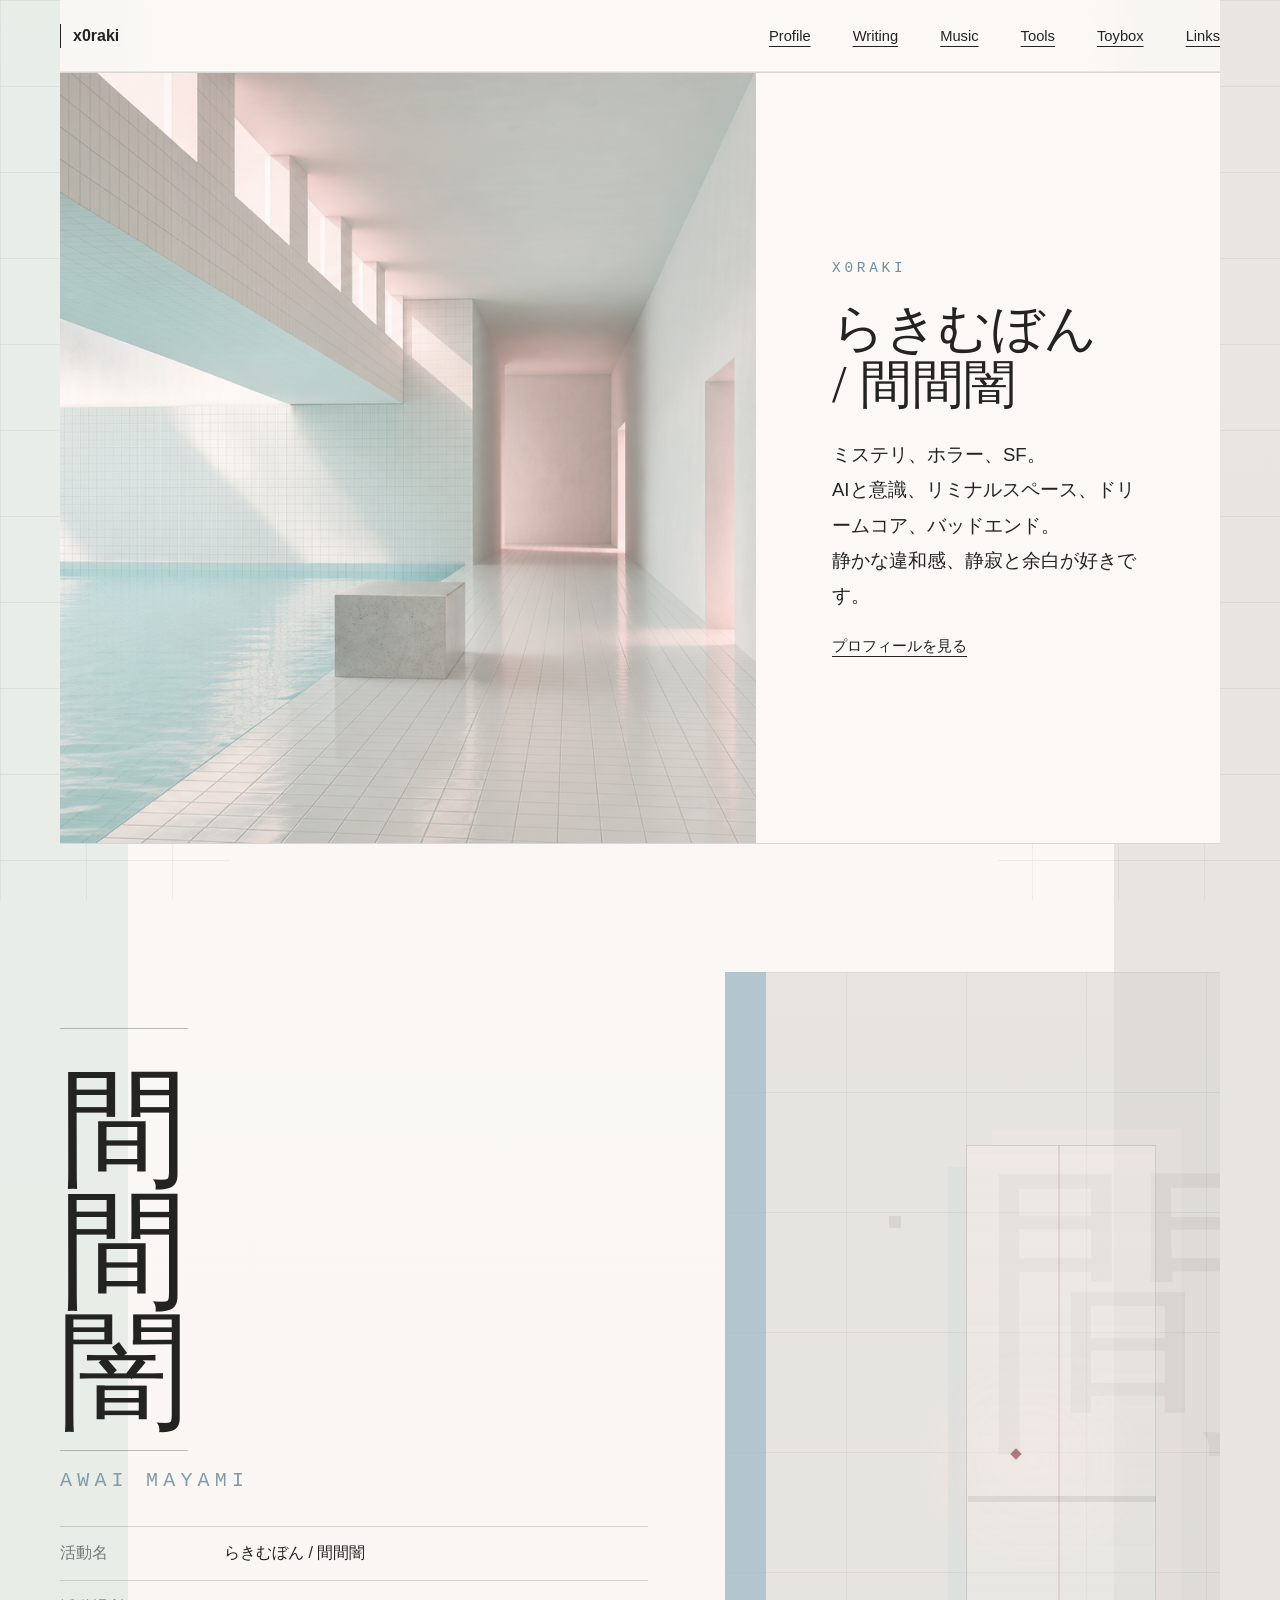
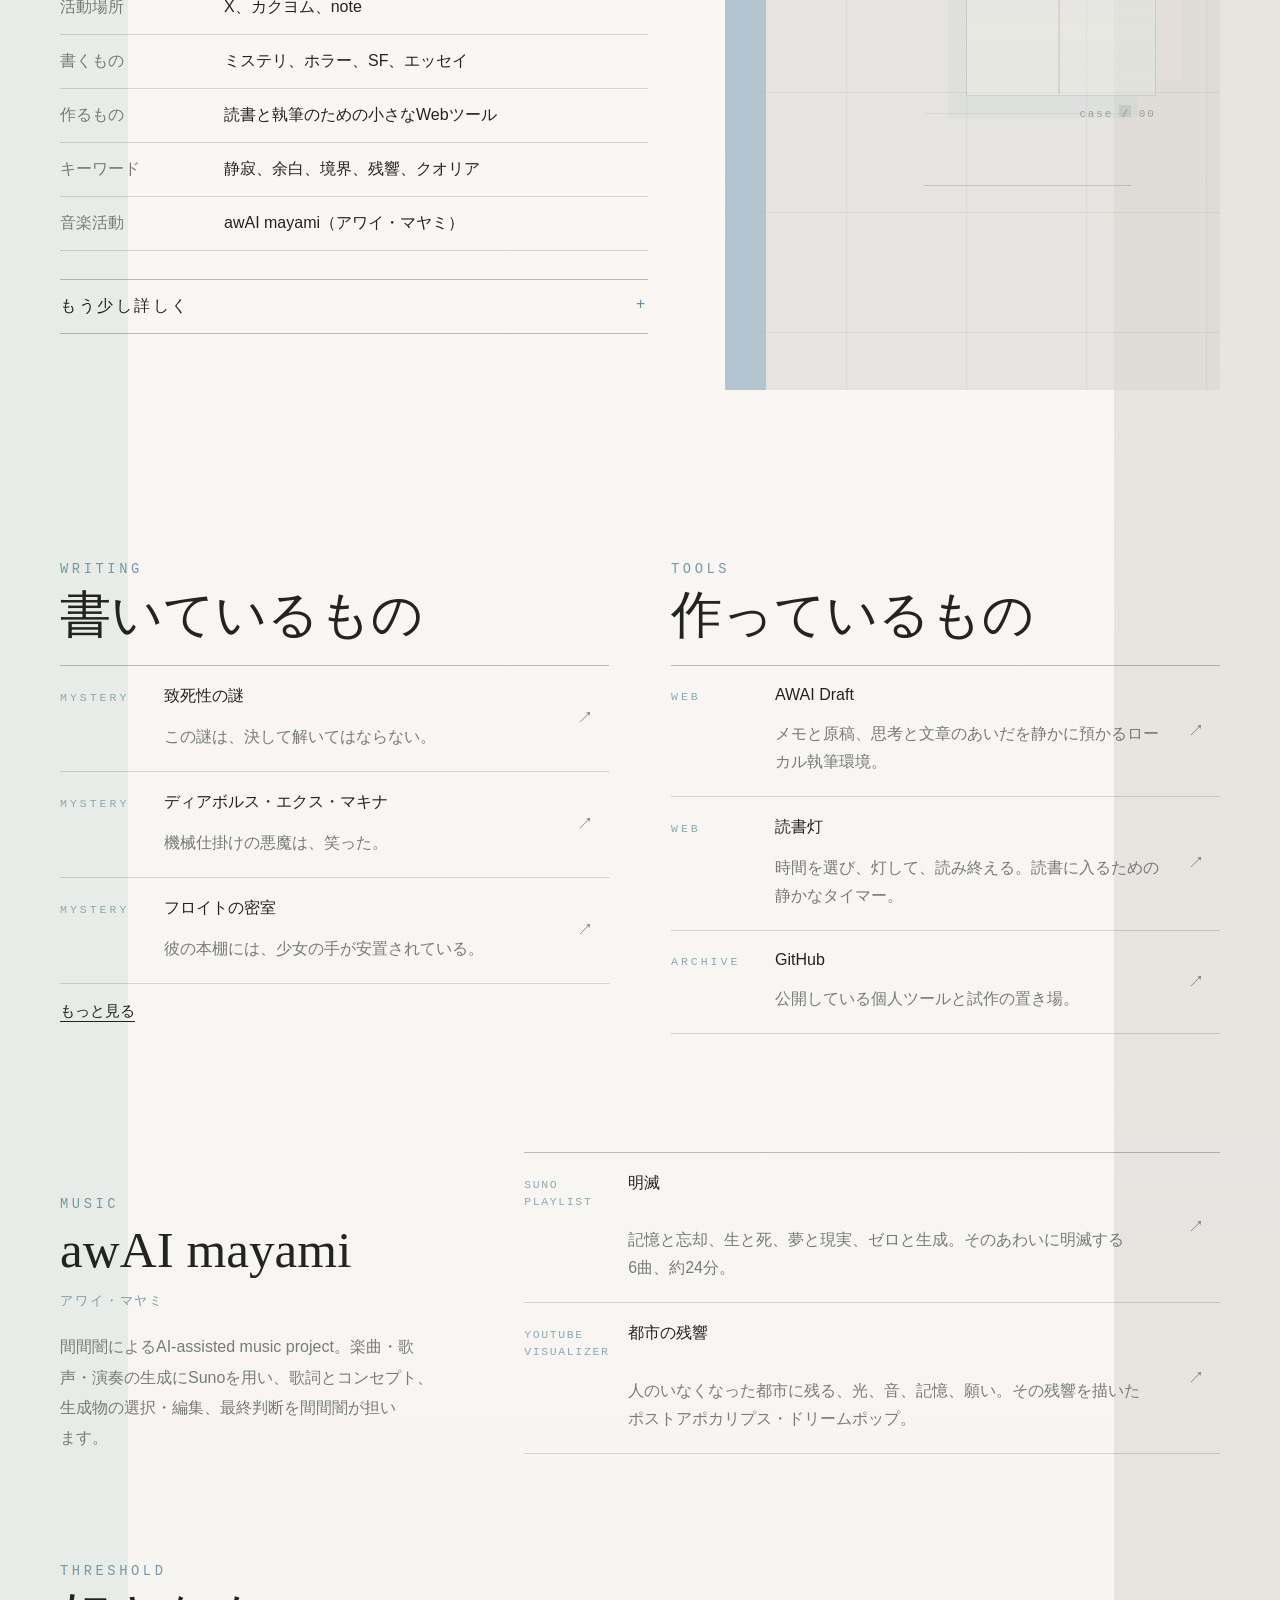
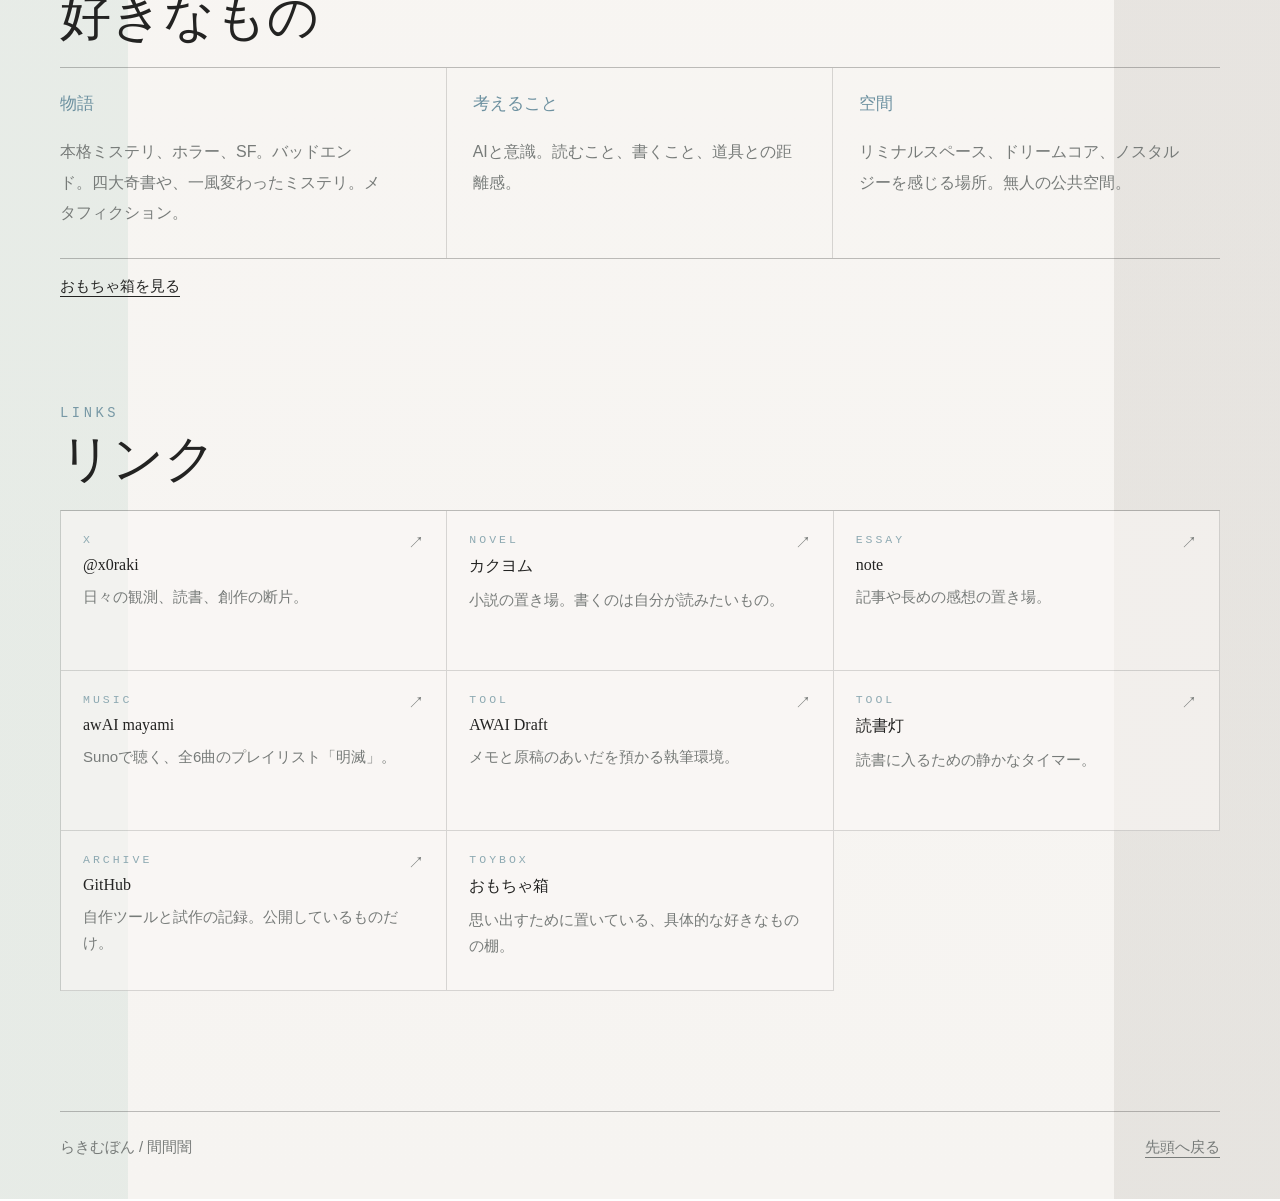
==== index.html @ c4cde88e "Add Suno music links" ====
<!doctype html>
<html lang="ja">
  <head>
    <meta charset="utf-8" />
    <meta name="viewport" content="width=device-width, initial-scale=1" />
    <title>らきむぼん / 間間闇 | x0raki</title>
    <meta
      name="description"
      content="らきむぼん / 間間闇の公開プロフィール。小説、Webツール、AI-assisted music project「awAI mayami」など。"
    />
    <meta property="og:type" content="website" />
    <meta property="og:title" content="らきむぼん / 間間闇" />
    <meta
      property="og:description"
      content="静かな違和感、静寂と余白が好きです。"
    />
    <meta property="og:url" content="https://x0raki.github.io/" />
    <meta property="og:image" content="https://x0raki.github.io/assets/threshold-room.png" />
    <meta name="twitter:card" content="summary_large_image" />
    <link rel="icon" href="assets/favicon.svg?v=2" type="image/svg+xml" />
    <link rel="stylesheet" href="style.css" />
  </head>
  <body>
    <a class="skip-link" href="#profile">本文へ移動</a>
    <header class="site-header" aria-label="ページ上部">
      <a class="site-mark" href="#top" aria-label="先頭へ">
        <span aria-hidden="true"></span>
        <strong>x0raki</strong>
      </a>
      <nav class="site-nav" aria-label="主要セクション">
        <a href="#profile">Profile</a>
        <a href="#writing">Writing</a>
        <a href="#music">Music</a>
        <a href="#tools">Tools</a>
        <a href="toybox.html">Toybox</a>
        <a href="#links">Links</a>
      </nav>
    </header>

    <main id="top">
      <section class="hero" aria-labelledby="hero-title">
        <div class="hero-image" aria-hidden="true"></div>
        <div class="hero-copy">
          <p class="handle">x0raki</p>
          <h1 id="hero-title">
            <span>らきむぼん</span>
            <span>/ 間間闇</span>
          </h1>
          <p class="lead">
            <span>ミステリ、ホラー、SF。</span>
            <span>AIと意識、リミナルスペース、ドリームコア、バッドエンド。</span>
            <span>静かな違和感、静寂と余白が好きです。</span>
          </p>
          <div class="observation-note" aria-live="polite">
            <p>この表示は、このページに仕込まれた創作上の隠し演出です。実在の出来事や本人の状態を示すものではありません。</p>
            <p>このページは、公開されている断片をもとに、x0rakiという識別子について再構成した記録です。</p>
            <p>「らきむぼん / 間間闇」という名義は、複数の場所で確認できます。ただし、それが一人の人物を指すのか、作品上の輪郭なのかは、この記録からは断定できません。</p>
            <p>確かなことは多くありません。ただ、扉のようなものは最初からここにありました。</p>
          </div>
          <a class="text-link" href="#profile">プロフィールを見る</a>
        </div>
      </section>

      <section id="profile" class="profile-section" aria-labelledby="profile-title">
        <div class="profile-card">
          <h2 id="profile-title">間間闇</h2>
          <p class="roman">AWAI MAYAMI</p>
          <dl class="profile-list">
            <div>
              <dt>活動名</dt>
              <dd>らきむぼん / 間間闇</dd>
            </div>
            <div>
              <dt>活動場所</dt>
              <dd>X、カクヨム、note</dd>
            </div>
            <div>
              <dt>書くもの</dt>
              <dd>ミステリ、ホラー、SF、エッセイ</dd>
            </div>
            <div>
              <dt>作るもの</dt>
              <dd>読書と執筆のための小さなWebツール</dd>
            </div>
            <div>
              <dt>キーワード</dt>
              <dd>静寂、余白、境界、残響、クオリア</dd>
            </div>
            <div>
              <dt>音楽活動</dt>
              <dd>awAI mayami（アワイ・マヤミ）</dd>
            </div>
          </dl>

          <details class="profile-more">
            <summary>もう少し詳しく</summary>
            <dl>
              <div>
                <dt>興味</dt>
                <dd>AIと意識、リミナルスペース、ドリームコア、バッドエンド</dd>
              </div>
              <div>
                <dt>読書</dt>
                <dd>鈴木光司、麻耶雄嵩、小林泰三など。ミステリ、SF、ホラー。</dd>
              </div>
              <div>
                <dt>創作</dt>
                <dd>カクヨム。ペンネームは間間闇（あわいまやみ）</dd>
              </div>
              <div>
                <dt>音楽</dt>
                <dd>笹川真生、赤い公園、君島大空、kurayamisaka。国内インディーズのオルタナ・シューゲイザーなど。</dd>
              </div>
              <div>
                <dt>画家</dt>
                <dd>デ・キリコ、エドワード・ゴーリー</dd>
              </div>
              <div>
                <dt>体質</dt>
                <dd>ロングスリーパー</dd>
              </div>
            </dl>
          </details>
        </div>

        <div class="threshold-panel">
          <span></span>
          <span></span>
          <span></span>
          <a class="boundary-gate" href="boundary.html" aria-label="境界生成的な固有意識観"></a>
          <button class="observation-trigger" type="button" aria-label="観測点"></button>
          <i></i>
        </div>
      </section>

      <section class="split-sections" aria-label="活動">
        <article id="writing" class="section-panel">
          <div class="section-heading">
            <p>Writing</p>
            <h2>書いているもの</h2>
          </div>
          <div class="record-list">
            <a href="https://kakuyomu.jp/works/16817330669674808287" target="_blank" rel="noreferrer">
              <small>Mystery</small>
              <strong>致死性の謎</strong>
              <span>この謎は、決して解いてはならない。</span>
            </a>
            <a href="https://kakuyomu.jp/works/16817330648705095472" target="_blank" rel="noreferrer">
              <small>Mystery</small>
              <strong>ディアボルス・エクス・マキナ</strong>
              <span>機械仕掛けの悪魔は、笑った。</span>
            </a>
            <a href="https://kakuyomu.jp/works/1177354054885470008" target="_blank" rel="noreferrer">
              <small>Mystery</small>
              <strong>フロイトの密室</strong>
              <span>彼の本棚には、少女の手が安置されている。</span>
            </a>
          </div>
          <a
            class="section-link"
            href="https://kakuyomu.jp/users/x0raki"
            target="_blank"
            rel="noreferrer"
          >
            もっと見る
          </a>
        </article>

        <article id="tools" class="section-panel">
          <div class="section-heading">
            <p>Tools</p>
            <h2>作っているもの</h2>
          </div>
          <div class="record-list">
            <a href="https://awai-draft.netlify.app/" target="_blank" rel="noreferrer">
              <small>Web</small>
              <strong>AWAI Draft</strong>
              <span>メモと原稿、思考と文章のあいだを静かに預かるローカル執筆環境。</span>
            </a>
            <a href="https://x0raki.github.io/reading-lamp/" target="_blank" rel="noreferrer">
              <small>Web</small>
              <strong>読書灯</strong>
              <span>時間を選び、灯して、読み終える。読書に入るための静かなタイマー。</span>
            </a>
            <a href="https://github.com/x0raki" target="_blank" rel="noreferrer">
              <small>Archive</small>
              <strong>GitHub</strong>
              <span>公開している個人ツールと試作の置き場。</span>
            </a>
          </div>
        </article>
      </section>

      <section id="music" class="music-section" aria-labelledby="music-title">
        <div class="music-introduction">
          <div class="section-heading">
            <p>Music</p>
            <h2 id="music-title">awAI mayami</h2>
          </div>
          <p class="music-reading">アワイ・マヤミ</p>
          <p class="music-description">
            間間闇によるAI-assisted music project。楽曲・歌声・演奏の生成に<span class="semantic-unit">Suno</span>を用い、歌詞と<span class="semantic-unit">コンセプト</span>、生成物の<span class="semantic-unit">選択・編集</span>、最終判断を間間闇が担います。
          </p>
        </div>
        <div class="record-list music-records">
          <a href="https://suno.com/playlist/891c8ab1-869d-4107-9feb-cfc3fa5e88c2" target="_blank" rel="noreferrer">
            <small>Suno<br />Playlist</small>
            <strong>明滅</strong>
            <span>記憶と忘却、生と死、夢と現実、ゼロと生成。そのあわいに明滅する<span class="semantic-unit">6曲、約24分</span>。</span>
          </a>
          <a href="https://youtu.be/uhPVaFJjh78" target="_blank" rel="noreferrer">
            <small>YouTube<br />Visualizer</small>
            <strong>都市の残響</strong>
            <span>人のいなくなった都市に残る、<span class="semantic-unit">光、音、記憶、願い</span>。その残響を描いた<span class="semantic-unit">ポストアポカリプス</span><span class="semantic-unit">・ドリームポップ</span>。</span>
          </a>
        </div>
      </section>

      <section id="likes" class="likes-section" aria-labelledby="likes-title">
        <div class="section-heading">
          <p>Threshold</p>
          <h2 id="likes-title">好きなもの</h2>
        </div>
        <div class="likes-grid">
          <article>
            <h3>物語</h3>
            <p>本格ミステリ、ホラー、SF。バッドエンド。四大奇書や、一風変わったミステリ。メタフィクション。</p>
          </article>
          <article>
            <h3>考えること</h3>
            <p>AIと意識。読むこと、書くこと、道具との距離感。</p>
          </article>
          <article>
            <h3>空間</h3>
            <p>リミナルスペース、ドリームコア、ノスタルジーを感じる場所。無人の公共空間。</p>
          </article>
        </div>
        <a
          class="section-link"
          href="toybox.html"
        >
          おもちゃ箱を見る
        </a>
      </section>

      <section id="links" class="links-section" aria-labelledby="links-title">
        <div class="section-heading">
          <p>Links</p>
          <h2 id="links-title">リンク</h2>
        </div>
        <div class="link-grid" id="linkGrid"></div>
      </section>
    </main>

    <footer class="site-footer">
      <p>らきむぼん / 間間闇</p>
      <p class="fictional-mode-label">fictional observation mode</p>
      <a href="#top">先頭へ戻る</a>
    </footer>

    <p class="observation-disclaimer">創作上の隠し演出です。実在の出来事や本人の状態を示すものではありません。</p>
    <a class="observation-exit" href="#top" role="button">通常表示に戻る</a>

    <script src="script.js?v=10"></script>
  </body>
</html>
---- style.css ----
:root {
  color-scheme: light;
  --paper: #f6f4f1;
  --paper-soft: #fbf8f5;
  --mist: #e8eeee;
  --pool: #a7bdcb;
  --mint: #d3e0d9;
  --pink: #fbe7e7;
  --ink: #232322;
  --muted: #777b79;
  --faint: #a7aaa6;
  --line: rgba(35, 35, 34, 0.16);
  --line-strong: rgba(35, 35, 34, 0.28);
  --shadow: rgba(48, 59, 75, 0.14);
  --max: 1160px;
}

* {
  box-sizing: border-box;
}

html {
  scroll-behavior: smooth;
  scroll-padding-top: 96px;
}

body {
  margin: 0;
  min-width: 320px;
  background:
    linear-gradient(90deg, rgba(211, 224, 217, 0.44) 0 10%, transparent 10% 87%, rgba(216, 213, 208, 0.52) 87%),
    linear-gradient(180deg, var(--paper-soft), var(--paper));
  color: var(--ink);
  font-family:
    "Hiragino Mincho ProN", "Yu Mincho", "YuMincho", "Noto Serif JP", serif;
  font-synthesis: none;
  letter-spacing: 0;
  text-rendering: optimizeLegibility;
  transition:
    background 220ms ease,
    color 220ms ease,
    filter 220ms ease;
}

body::before {
  position: fixed;
  inset: 0;
  z-index: -1;
  pointer-events: none;
  content: "";
  background-image:
    linear-gradient(rgba(35, 35, 34, 0.06) 1px, transparent 1px),
    linear-gradient(90deg, rgba(35, 35, 34, 0.05) 1px, transparent 1px);
  background-size: 86px 86px;
  mask-image: linear-gradient(90deg, #000 0 18%, transparent 18% 78%, #000 78%);
}

a {
  color: inherit;
  text-decoration: none;
}

.skip-link {
  position: fixed;
  top: 12px;
  left: 12px;
  z-index: 100;
  padding: 10px 14px;
  background: var(--ink);
  color: var(--paper-soft);
  font-family: "Hiragino Sans", "Yu Gothic", "YuGothic", sans-serif;
  font-size: 0.9rem;
  transform: translateY(-160%);
  transition: transform 160ms ease;
}

.skip-link:focus {
  transform: translateY(0);
}

.site-header,
main,
.site-footer {
  width: min(100% - 48px, var(--max));
  margin: 0 auto;
}

.site-header {
  position: sticky;
  top: 0;
  z-index: 10;
  display: flex;
  align-items: center;
  justify-content: space-between;
  gap: 24px;
  min-height: 72px;
  border-bottom: 1px solid rgba(35, 35, 34, 0.08);
  background: rgba(251, 248, 245, 0.86);
  backdrop-filter: blur(18px);
}

.site-mark {
  display: inline-flex;
  align-items: center;
  gap: 12px;
  font-family: Inter, "Helvetica Neue", Arial, sans-serif;
  font-size: 1rem;
  font-weight: 500;
}

.site-mark span {
  width: 1px;
  height: 24px;
  background: var(--ink);
}

.site-nav {
  display: flex;
  align-items: center;
  gap: clamp(18px, 4vw, 42px);
  font-family: Inter, "Helvetica Neue", Arial, sans-serif;
  font-size: 0.92rem;
}

.site-nav a,
.text-link,
.site-footer a {
  text-decoration: underline;
  text-decoration-thickness: 1px;
  text-underline-offset: 5px;
}

.hero {
  position: relative;
  display: grid;
  grid-template-columns: minmax(0, 1.2fr) minmax(300px, 0.8fr);
  align-items: stretch;
  min-height: min(780px, calc(100vh - 128px));
  border-top: 1px solid var(--line);
  border-bottom: 1px solid var(--line);
  background: var(--paper-soft);
  overflow: hidden;
}

.hero-image {
  position: relative;
  overflow: hidden;
  min-height: 520px;
  background:
    linear-gradient(90deg, rgba(246, 244, 241, 0.08), rgba(246, 244, 241, 0.32)),
    url("assets/threshold-room.png") center / cover;
  animation: image-arrival 800ms cubic-bezier(0.22, 1, 0.36, 1) both;
}

.hero-image::before,
.hero-image::after {
  position: absolute;
  pointer-events: none;
  content: "";
}

.hero-copy {
  display: grid;
  align-content: center;
  justify-items: start;
  gap: 24px;
  padding: clamp(34px, 6vw, 76px);
}

.hero-copy > * {
  animation: copy-arrival 620ms cubic-bezier(0.22, 1, 0.36, 1) both;
}

.hero-copy > :nth-child(2) {
  animation-delay: 70ms;
}

.hero-copy > :nth-child(3),
.hero-copy > :nth-child(4) {
  animation-delay: 130ms;
}

.hero-copy > :last-child {
  animation-delay: 190ms;
}

@keyframes image-arrival {
  from {
    opacity: 0;
    transform: scale(1.015);
  }
}

@keyframes copy-arrival {
  from {
    opacity: 0;
    transform: translateY(10px);
  }
}

.handle,
.section-heading p,
.roman,
.record-list small,
.link-card small {
  font-family: ui-monospace, SFMono-Regular, Menlo, Consolas, monospace;
  letter-spacing: 0.26em;
  text-transform: uppercase;
}

.handle {
  margin: 0;
  color: #6d91a0;
  font-size: 0.9rem;
}

h1,
h2,
p {
  margin: 0;
}

h1 {
  max-width: max-content;
  font-size: clamp(3rem, 4.1vw, 4.35rem);
  font-weight: 500;
  line-height: 1.08;
}

h1 span {
  display: block;
  white-space: nowrap;
}

.lead {
  max-width: 480px;
  font-family: "Hiragino Sans", "Yu Gothic", "YuGothic", sans-serif;
  font-size: clamp(1rem, 1.45vw, 1.16rem);
  line-height: 1.9;
}

.lead span {
  display: block;
}

.observation-note {
  display: none;
  max-width: 560px;
  border-top: 1px solid var(--line-strong);
  border-bottom: 1px solid var(--line-strong);
  padding: 18px 0;
  font-family: "Hiragino Sans", "Yu Gothic", "YuGothic", sans-serif;
  font-size: clamp(0.9rem, 1.2vw, 1rem);
  line-height: 1.9;
}

.observation-note p + p {
  margin-top: 12px;
}

.text-link {
  font-family: Inter, "Helvetica Neue", Arial, sans-serif;
  font-size: 0.94rem;
}

.profile-section {
  display: grid;
  grid-template-columns: minmax(0, 0.95fr) minmax(280px, 0.8fr);
  gap: clamp(28px, 6vw, 78px);
  align-items: stretch;
  padding: clamp(72px, 10vw, 132px) 0 54px;
}

.profile-card {
  padding: clamp(28px, 5vw, 56px) 0;
}

.profile-card h2 {
  width: min-content;
  border-top: 1px solid var(--line-strong);
  border-bottom: 1px solid var(--line-strong);
  padding: 40px 0 16px;
  font-size: clamp(4.8rem, 10vw, 8rem);
  font-weight: 500;
  line-height: 0.95;
}

.roman {
  margin: 18px 0 34px;
  color: #819da8;
  font-size: clamp(1rem, 2vw, 1.25rem);
}

.profile-list {
  display: grid;
  gap: 0;
  margin: 0;
  font-family: "Hiragino Sans", "Yu Gothic", "YuGothic", sans-serif;
}

.profile-list div {
  display: grid;
  grid-template-columns: 140px 1fr;
  gap: 24px;
  padding: 16px 0;
  border-top: 1px solid var(--line);
}

.profile-list div:last-child {
  border-bottom: 1px solid var(--line);
}

.profile-list dt {
  color: var(--muted);
}

.profile-list dd {
  margin: 0;
}

.profile-more {
  margin-top: 28px;
  border-top: 1px solid var(--line-strong);
  border-bottom: 1px solid var(--line-strong);
  font-family: "Hiragino Sans", "Yu Gothic", "YuGothic", sans-serif;
}

.profile-more summary {
  cursor: pointer;
  padding: 16px 0;
  color: var(--ink);
  font-family: ui-monospace, SFMono-Regular, Menlo, Consolas, monospace;
  letter-spacing: 0.16em;
  list-style: none;
}

.profile-more summary::-webkit-details-marker {
  display: none;
}

.profile-more summary::after {
  content: "+";
  float: right;
  color: #6d91a0;
}

.profile-more[open] summary::after {
  content: "-";
}

.profile-more dl {
  display: grid;
  gap: 0;
  margin: 0;
  padding-bottom: 18px;
}

.profile-more div {
  display: grid;
  grid-template-columns: 110px 1fr;
  gap: 18px;
  padding: 10px 0;
  border-top: 1px solid var(--line);
}

.profile-more dt {
  color: var(--muted);
}

.profile-more dd {
  margin: 0;
}

.threshold-panel {
  isolation: isolate;
  overflow: hidden;
  position: relative;
  min-height: 560px;
  border-left: 1px solid var(--line);
  background:
    radial-gradient(circle at 62% 48%, rgba(251, 231, 231, 0.5), transparent 18%),
    linear-gradient(90deg, rgba(167, 189, 203, 0.82) 0 8%, transparent 8%),
    linear-gradient(rgba(35, 35, 34, 0.06) 1px, transparent 1px),
    linear-gradient(90deg, rgba(35, 35, 34, 0.05) 1px, transparent 1px),
    rgba(216, 213, 208, 0.55);
  background-size: auto, auto, 120px 120px, 120px 120px, auto;
}

.threshold-panel::before {
  position: absolute;
  top: -0.14em;
  right: -0.12em;
  z-index: 0;
  color: rgba(35, 35, 34, 0.052);
  content: "間";
  font-family: "Hiragino Mincho ProN", "Yu Mincho", "YuMincho", "Noto Serif JP", serif;
  font-size: clamp(13rem, 24vw, 22rem);
  line-height: 0.8;
  pointer-events: none;
  writing-mode: vertical-rl;
}

.threshold-panel::after {
  position: absolute;
  top: 16%;
  right: 13%;
  z-index: 0;
  width: 38%;
  height: 54%;
  border: 1px solid rgba(35, 35, 34, 0.12);
  background:
    linear-gradient(180deg, rgba(251, 231, 231, 0.28), rgba(211, 224, 217, 0.14)),
    rgba(246, 244, 241, 0.2);
  box-shadow:
    -18px 22px 0 rgba(167, 189, 203, 0.14),
    26px -16px 0 rgba(251, 231, 231, 0.12);
  content: "";
  transform: translateY(10px);
}

.threshold-panel span {
  position: absolute;
  z-index: 1;
  width: 12px;
  height: 12px;
  background: rgba(35, 35, 34, 0.08);
}

.threshold-panel span:nth-child(1) {
  top: 24%;
  left: 33%;
}

.threshold-panel span:nth-child(2) {
  top: 47%;
  left: 58%;
  width: 8px;
  height: 8px;
  background: rgba(35, 35, 34, 0.16);
  transform: rotate(45deg);
}

.threshold-panel span:nth-child(3) {
  top: 72%;
  right: 18%;
}

.observation-trigger {
  position: absolute;
  top: 47%;
  left: 58%;
  z-index: 2;
  width: 32px;
  height: 32px;
  border: 0;
  border-radius: 0;
  background: transparent;
  cursor: help;
  transform: translate(-12px, -12px);
}

.boundary-gate {
  position: absolute;
  top: 16%;
  right: 13%;
  z-index: 2;
  width: 38%;
  height: 54%;
  border: 1px solid rgba(142, 49, 45, 0);
  background:
    linear-gradient(90deg, transparent 0 48%, rgba(142, 49, 45, 0.12) 48% 49%, transparent 49%),
    linear-gradient(180deg, transparent 0 64%, rgba(35, 35, 34, 0.09) 64% 65%, transparent 65%);
  box-shadow: inset 0 0 0 0 rgba(142, 49, 45, 0);
  transform: translateY(10px);
  transition:
    border-color 180ms ease,
    box-shadow 180ms ease,
    background 180ms ease;
}

.boundary-gate::after {
  position: absolute;
  right: -1px;
  bottom: -27px;
  color: rgba(35, 35, 34, 0.32);
  content: "case / 00";
  font-family: ui-monospace, SFMono-Regular, Menlo, Consolas, monospace;
  font-size: 0.68rem;
  letter-spacing: 0.18em;
  white-space: nowrap;
}

.boundary-gate:hover,
.boundary-gate:focus-visible {
  border-color: rgba(142, 49, 45, 0.42);
  background:
    linear-gradient(90deg, transparent 0 48%, rgba(142, 49, 45, 0.26) 48% 49%, transparent 49%),
    linear-gradient(180deg, transparent 0 64%, rgba(35, 35, 34, 0.14) 64% 65%, transparent 65%),
    rgba(251, 248, 245, 0.18);
  box-shadow: inset 0 0 0 8px rgba(142, 49, 45, 0.035);
  outline: none;
}

.observation-trigger::before {
  position: absolute;
  inset: 12px;
  background: rgba(142, 49, 45, 0.5);
  content: "";
  transform: rotate(45deg);
  transition:
    background 160ms ease,
    transform 160ms ease;
}

.observation-trigger:hover::before,
.observation-trigger:focus-visible::before {
  background: rgba(142, 49, 45, 0.82);
  transform: rotate(45deg) scale(1.28);
}

.observation-trigger:focus-visible {
  outline: 1px solid rgba(35, 35, 34, 0.42);
  outline-offset: 4px;
}

.threshold-panel i {
  position: absolute;
  right: 18%;
  bottom: 20%;
  z-index: 1;
  width: 42%;
  height: 1px;
  background: var(--line);
  box-shadow: 0 -72px 0 rgba(35, 35, 34, 0.06);
}

.primary-links {
  display: grid;
  grid-template-columns: repeat(5, 1fr);
  gap: 0;
  border-top: 1px solid var(--line-strong);
  border-bottom: 1px solid var(--line-strong);
}

.primary-links a {
  display: grid;
  grid-template-columns: auto 1fr;
  column-gap: 14px;
  row-gap: 4px;
  align-items: center;
  min-height: 110px;
  padding: 22px;
  border-right: 1px solid var(--line);
  background: rgba(251, 248, 245, 0.54);
  transition:
    background 160ms ease,
    transform 160ms ease;
}

.primary-links a:last-child {
  border-right: 0;
}

.primary-links span {
  grid-row: 1 / 3;
  display: grid;
  place-items: center;
  width: 34px;
  height: 34px;
  border: 1px solid var(--line);
  color: #6d91a0;
  font-family: ui-monospace, SFMono-Regular, Menlo, Consolas, monospace;
}

.primary-links strong,
.record-list strong,
.link-card strong {
  font-weight: 500;
}

.primary-links small,
.record-list span,
.link-card span {
  color: var(--muted);
}

.primary-links a:hover,
.primary-links a:focus-visible,
.record-list a:hover,
.record-list a:focus-visible,
.link-card:hover,
.link-card:focus-visible {
  background: rgba(211, 224, 217, 0.5);
  outline: none;
}

.split-sections {
  display: grid;
  grid-template-columns: repeat(2, minmax(0, 1fr));
  gap: clamp(28px, 5vw, 62px);
  padding: clamp(72px, 10vw, 118px) 0 0;
}

.section-panel,
.music-section,
.likes-section,
.links-section,
.profile-section {
  scroll-margin-top: 90px;
}

.section-heading {
  margin-bottom: 22px;
}

.section-heading p {
  margin-bottom: 10px;
  color: #7798a5;
  font-size: 0.86rem;
}

.section-heading h2 {
  font-size: clamp(2.2rem, 4vw, 3.8rem);
  font-weight: 500;
  line-height: 1.1;
}

.record-list {
  border-top: 1px solid var(--line-strong);
}

.record-list a {
  position: relative;
  display: grid;
  grid-template-columns: 88px 1fr 32px;
  gap: 16px;
  align-items: baseline;
  min-height: 92px;
  padding: 20px 0;
  border-bottom: 1px solid var(--line);
  font-family: "Hiragino Sans", "Yu Gothic", "YuGothic", sans-serif;
}

.record-list a::after {
  content: "↗";
  grid-column: 3;
  grid-row: 1 / 3;
  align-self: center;
  color: var(--muted);
  font-family: ui-monospace, SFMono-Regular, Menlo, Consolas, monospace;
  transition: transform 160ms ease;
}

.record-list a:hover::after,
.record-list a:focus-visible::after {
  transform: translate(2px, -2px);
}

.record-list small {
  color: #8da9b2;
  font-size: 0.72rem;
}

.record-list span {
  grid-column: 2;
  line-height: 1.75;
}

.section-link {
  display: inline-block;
  margin-top: 18px;
  font-family: Inter, "Helvetica Neue", Arial, sans-serif;
  font-size: 0.92rem;
  text-decoration: underline;
  text-decoration-thickness: 1px;
  text-underline-offset: 5px;
}

.music-section {
  display: grid;
  grid-template-columns: minmax(240px, 0.7fr) minmax(0, 1.3fr);
  gap: clamp(36px, 7vw, 90px);
  align-items: end;
  padding-top: clamp(72px, 10vw, 118px);
}

.music-introduction .section-heading {
  margin-bottom: 14px;
}

.music-reading {
  margin-bottom: 22px;
  color: #819da8;
  font-family: "Hiragino Sans", "Yu Gothic", "YuGothic", sans-serif;
  font-size: 0.84rem;
  letter-spacing: 0.14em;
}

.music-description {
  max-width: 34em;
  color: var(--muted);
  font-family: "Hiragino Sans", "Yu Gothic", "YuGothic", sans-serif;
  line-height: 1.9;
  text-wrap: pretty;
}

.semantic-unit {
  white-space: nowrap;
}

.music-records {
  align-self: end;
}

.music-records small {
  line-height: 1.45;
  letter-spacing: 0.14em;
  white-space: nowrap;
}

.music-records a {
  min-height: 126px;
}

.likes-section,
.links-section {
  padding-top: clamp(68px, 9vw, 110px);
}

.likes-grid {
  display: grid;
  grid-template-columns: repeat(3, minmax(0, 1fr));
  border-top: 1px solid var(--line-strong);
  border-bottom: 1px solid var(--line-strong);
}

.likes-grid article {
  min-height: 190px;
  border-right: 1px solid var(--line);
  padding: 24px 26px 30px 0;
}

.likes-grid article + article {
  padding-left: 26px;
}

.likes-grid article:last-child {
  border-right: 0;
}

.likes-grid h3 {
  margin: 0 0 22px;
  color: #6d91a0;
  font-size: 1.05rem;
  font-weight: 500;
}

.likes-grid p {
  max-width: 20em;
  font-family: "Hiragino Sans", "Yu Gothic", "YuGothic", sans-serif;
  color: var(--muted);
  line-height: 1.9;
}

.link-grid {
  display: grid;
  grid-template-columns: repeat(3, minmax(0, 1fr));
  border-top: 1px solid var(--line-strong);
  border-left: 1px solid var(--line);
}

.link-card {
  position: relative;
  display: grid;
  align-content: start;
  gap: 10px;
  min-height: 160px;
  padding: 22px;
  border-right: 1px solid var(--line);
  border-bottom: 1px solid var(--line);
  background: rgba(251, 248, 245, 0.54);
}

.link-card[target="_blank"]::after {
  position: absolute;
  top: 22px;
  right: 22px;
  color: var(--muted);
  content: "↗";
  font-family: ui-monospace, SFMono-Regular, Menlo, Consolas, monospace;
  transition: transform 160ms ease;
}

.link-card[target="_blank"]:hover::after,
.link-card[target="_blank"]:focus-visible::after {
  transform: translate(2px, -2px);
}

.link-card small {
  color: #8da9b2;
  font-size: 0.72rem;
}

.link-card span {
  font-family: "Hiragino Sans", "Yu Gothic", "YuGothic", sans-serif;
  font-size: 0.94rem;
  line-height: 1.75;
}

.site-footer {
  display: flex;
  align-items: baseline;
  justify-content: space-between;
  gap: 20px;
  margin-top: clamp(72px, 10vw, 120px);
  padding: 26px 0 42px;
  border-top: 1px solid var(--line-strong);
  color: var(--muted);
  font-family: Inter, "Helvetica Neue", Arial, sans-serif;
  font-size: 0.92rem;
}

.fictional-mode-label,
.observation-disclaimer,
.observation-exit {
  display: none;
}

.observation-disclaimer {
  position: fixed;
  left: 24px;
  bottom: 22px;
  z-index: 20;
  max-width: min(420px, calc(100vw - 190px));
  color: rgba(35, 35, 34, 0.66);
  font-family: "Hiragino Sans", "Yu Gothic", "YuGothic", sans-serif;
  font-size: 0.78rem;
  line-height: 1.7;
}

.observation-exit {
  position: fixed;
  right: 24px;
  bottom: 22px;
  z-index: 20;
  border-top: 1px solid var(--line-strong);
  padding-top: 8px;
  color: rgba(35, 35, 34, 0.74);
  font-family: ui-monospace, SFMono-Regular, Menlo, Consolas, monospace;
  font-size: 0.78rem;
  letter-spacing: 0.12em;
  text-decoration: none;
}

body.observation-mode {
  background:
    linear-gradient(90deg, rgba(215, 215, 211, 0.5) 0 10%, transparent 10% 87%, rgba(202, 202, 198, 0.52) 87%),
    linear-gradient(180deg, #f0efec, #e4e2dd);
  color: #2c2c29;
  filter: saturate(0.72);
}

body.observation-mode::before {
  background-size: 72px 72px;
  opacity: 0.78;
}

body.observation-mode .site-header {
  backdrop-filter: blur(10px) grayscale(0.5);
}

body.observation-mode .hero,
body.observation-mode .link-card,
body.observation-mode .primary-links a {
  background: rgba(240, 239, 236, 0.68);
}

body.observation-mode .hero-image {
  filter: grayscale(0.55) contrast(0.94) brightness(1.02);
}

body.observation-mode .hero-image::before {
  right: 17.2%;
  bottom: 28%;
  width: clamp(38px, 5.4vw, 68px);
  height: clamp(132px, 19vw, 220px);
  border-radius: 48% 48% 18% 18% / 20% 20% 80% 80%;
  background:
    radial-gradient(ellipse at 50% 9%, rgba(24, 24, 22, 0.58) 0 17%, transparent 18%),
    radial-gradient(ellipse at 48% 43%, rgba(24, 24, 22, 0.36) 0 38%, transparent 40%),
    linear-gradient(180deg, rgba(24, 24, 22, 0.34), rgba(24, 24, 22, 0.16) 72%, transparent);
  filter: blur(1px);
  opacity: 0.64;
  transform: skewX(-4deg);
}

body.observation-mode .hero-image::after {
  right: 15.8%;
  bottom: 26.5%;
  width: clamp(76px, 9vw, 118px);
  height: clamp(92px, 12vw, 150px);
  background: radial-gradient(ellipse at 50% 82%, rgba(24, 24, 22, 0.22), transparent 66%);
  filter: blur(6px);
  opacity: 0.72;
}

body.observation-mode .handle,
body.observation-mode .section-heading p,
body.observation-mode .roman,
body.observation-mode .record-list small,
body.observation-mode .link-card small,
body.observation-mode .likes-grid h3 {
  color: #6f797b;
}

body.observation-mode .lead {
  display: none;
}

body.observation-mode .observation-note {
  display: block;
}

body.observation-mode .profile-card h2 {
  color: #262623;
}

body.observation-mode .threshold-panel {
  background:
    radial-gradient(circle at 62% 48%, rgba(233, 230, 222, 0.72), transparent 18%),
    linear-gradient(90deg, rgba(145, 157, 161, 0.56) 0 8%, transparent 8%),
    linear-gradient(rgba(35, 35, 34, 0.075) 1px, transparent 1px),
    linear-gradient(90deg, rgba(35, 35, 34, 0.065) 1px, transparent 1px),
    rgba(212, 211, 206, 0.72);
  background-size: auto, auto, 120px 120px, 120px 120px, auto;
}

body.observation-mode .threshold-panel::before {
  color: rgba(35, 35, 34, 0.105);
}

body.observation-mode .threshold-panel::after {
  border-color: rgba(35, 35, 34, 0.18);
  background:
    linear-gradient(180deg, rgba(242, 240, 234, 0.48), rgba(218, 218, 211, 0.28)),
    rgba(240, 239, 236, 0.24);
}

body.observation-mode .observation-trigger::before {
  background: rgba(142, 49, 45, 0.9);
}

body.observation-mode .boundary-gate {
  border-color: rgba(142, 49, 45, 0.28);
  background:
    linear-gradient(90deg, transparent 0 48%, rgba(142, 49, 45, 0.24) 48% 49%, transparent 49%),
    linear-gradient(180deg, transparent 0 64%, rgba(35, 35, 34, 0.16) 64% 65%, transparent 65%),
    rgba(240, 239, 236, 0.18);
}

body.observation-mode .fictional-mode-label,
body.observation-mode .observation-disclaimer,
body.observation-mode .observation-exit {
  display: block;
}

body.observation-mode .site-nav a,
body.observation-mode .text-link,
body.observation-mode .site-footer a,
body.observation-mode .section-link {
  text-decoration-style: dotted;
}

.boundary-page {
  --boundary-red: #8e312d;
  --boundary-blue: #536f7a;
  min-height: 100vh;
  background:
    radial-gradient(ellipse at 64% 18%, rgba(142, 49, 45, 0.11), transparent 24%),
    linear-gradient(90deg, rgba(211, 224, 217, 0.36) 0 11%, transparent 11% 83%, rgba(167, 189, 203, 0.2) 83%),
    linear-gradient(180deg, #fbf8f5, #eeece7);
}

.boundary-page::before {
  background-image:
    linear-gradient(rgba(35, 35, 34, 0.045) 1px, transparent 1px),
    linear-gradient(90deg, rgba(35, 35, 34, 0.04) 1px, transparent 1px);
  background-size: 72px 72px;
  mask-image: linear-gradient(90deg, #000 0 12%, transparent 12% 82%, #000 82%);
}

.boundary-page::after {
  position: fixed;
  inset: 7vh 8vw auto auto;
  z-index: -1;
  width: min(42vw, 560px);
  aspect-ratio: 1 / 1.14;
  border: 1px solid rgba(142, 49, 45, 0.18);
  border-radius: 48% 52% 44% 56% / 58% 43% 57% 42%;
  content: "";
  pointer-events: none;
  transform: rotate(-12deg);
}

.boundary-header {
  display: flex;
  align-items: center;
  justify-content: space-between;
  gap: 22px;
  width: min(100% - 48px, 1360px);
  min-height: 74px;
  margin: 0 auto;
  border-bottom: 1px solid rgba(35, 35, 34, 0.14);
  font-family: ui-monospace, SFMono-Regular, Menlo, Consolas, monospace;
  font-size: 0.78rem;
  letter-spacing: 0.16em;
  text-transform: uppercase;
}

.boundary-home {
  text-decoration: underline;
  text-decoration-thickness: 1px;
  text-underline-offset: 5px;
}

.boundary-header p {
  color: rgba(35, 35, 34, 0.54);
}

.boundary-main {
  position: relative;
  display: grid;
  grid-template-columns: minmax(120px, 0.22fr) minmax(0, 1fr);
  gap: clamp(26px, 5vw, 82px);
  width: min(100% - 48px, 1360px);
  margin: 0 auto;
  padding: clamp(44px, 7vw, 86px) 0 clamp(64px, 9vw, 112px);
}

.boundary-main::before,
.boundary-main::after {
  position: absolute;
  content: "";
  pointer-events: none;
}

.boundary-main::before {
  top: 128px;
  left: 13%;
  width: 1px;
  height: min(78vh, 720px);
  background: linear-gradient(180deg, transparent, rgba(142, 49, 45, 0.38), transparent);
}

.boundary-main::after {
  top: 26px;
  right: 3%;
  width: min(30vw, 380px);
  height: 1px;
  background: linear-gradient(90deg, transparent, rgba(83, 111, 122, 0.44), transparent);
}

.boundary-rail {
  position: sticky;
  top: 24px;
  align-self: start;
  display: grid;
  gap: 34px;
  min-height: calc(100vh - 124px);
  border-left: 1px solid rgba(35, 35, 34, 0.16);
  padding-left: 18px;
}

.boundary-rail > p {
  color: rgba(35, 35, 34, 0.72);
  font-size: clamp(2rem, 4vw, 4.4rem);
  font-weight: 500;
  line-height: 1;
  writing-mode: vertical-rl;
}

.boundary-rail dl {
  display: grid;
  gap: 16px;
  align-self: end;
  margin: 0 0 8px;
  font-family: ui-monospace, SFMono-Regular, Menlo, Consolas, monospace;
  font-size: 0.72rem;
  letter-spacing: 0.14em;
  text-transform: uppercase;
}

.boundary-rail div {
  border-top: 1px solid rgba(35, 35, 34, 0.14);
  padding-top: 10px;
}

.boundary-rail dt {
  color: var(--boundary-blue);
}

.boundary-rail dd {
  margin: 4px 0 0;
  color: rgba(35, 35, 34, 0.48);
}

.boundary-article {
  position: relative;
  max-width: 980px;
  border-left: 1px solid rgba(35, 35, 34, 0.14);
  padding-left: clamp(24px, 5vw, 76px);
}

.boundary-article::before {
  position: absolute;
  top: 14px;
  left: clamp(12px, 3vw, 38px);
  width: clamp(120px, 17vw, 240px);
  height: clamp(210px, 30vw, 380px);
  border: 1px solid rgba(142, 49, 45, 0.2);
  background:
    linear-gradient(180deg, rgba(251, 231, 231, 0.18), transparent),
    rgba(251, 248, 245, 0.22);
  content: "";
  pointer-events: none;
  transform: translateX(-50%) skewY(-2deg);
}

.boundary-title-block {
  position: relative;
  display: grid;
  gap: 20px;
  min-height: min(680px, calc(100vh - 118px));
  align-content: center;
  border-bottom: 1px solid rgba(35, 35, 34, 0.18);
  padding: 28px 0 clamp(44px, 8vw, 86px);
}

.boundary-kana {
  color: var(--boundary-blue);
  font-family: ui-monospace, SFMono-Regular, Menlo, Consolas, monospace;
  font-size: 0.78rem;
  letter-spacing: 0.2em;
  line-height: 1.7;
  text-transform: uppercase;
}

.boundary-title-block h1 {
  max-width: 820px;
  color: #24231f;
  font-size: clamp(3.1rem, 8vw, 7.8rem);
  line-height: 1.02;
  text-wrap: balance;
}

.boundary-pull {
  max-width: 690px;
  border-top: 1px solid rgba(142, 49, 45, 0.36);
  padding-top: 18px;
  color: rgba(35, 35, 34, 0.72);
  font-family: "Hiragino Sans", "Yu Gothic", "YuGothic", sans-serif;
  font-size: clamp(1rem, 1.7vw, 1.28rem);
  line-height: 1.95;
}

.boundary-text {
  position: relative;
  max-width: 760px;
  padding: clamp(42px, 7vw, 76px) 0 0;
  counter-reset: boundary-paragraph;
}

.boundary-text::before {
  position: absolute;
  top: clamp(42px, 7vw, 76px);
  bottom: 0;
  left: -26px;
  width: 1px;
  background: linear-gradient(180deg, rgba(142, 49, 45, 0.32), rgba(83, 111, 122, 0.18), transparent);
  content: "";
}

.boundary-text p {
  position: relative;
  max-width: 39em;
  font-family: "Hiragino Sans", "Yu Gothic", "YuGothic", sans-serif;
  font-size: clamp(1rem, 1.28vw, 1.08rem);
  line-height: 2.28;
  counter-increment: boundary-paragraph;
}

.boundary-text p + p {
  margin-top: 1.4em;
}

.boundary-text p::before {
  position: absolute;
  top: 0.62em;
  left: -4.7em;
  color: rgba(83, 111, 122, 0.5);
  content: counter(boundary-paragraph, decimal-leading-zero);
  font-family: ui-monospace, SFMono-Regular, Menlo, Consolas, monospace;
  font-size: 0.62rem;
  letter-spacing: 0.1em;
}

.boundary-text p:nth-child(4),
.boundary-text p:nth-child(15),
.boundary-text p:nth-child(19) {
  margin: 2.1em 0;
  border-top: 1px solid rgba(142, 49, 45, 0.28);
  border-bottom: 1px solid rgba(142, 49, 45, 0.2);
  padding: 1.2em 0;
  color: #25231f;
  font-family: "Hiragino Mincho ProN", "Yu Mincho", "YuMincho", "Noto Serif JP", serif;
  font-size: clamp(1.35rem, 2.2vw, 1.85rem);
  line-height: 1.78;
}

.boundary-text p:last-child {
  color: #25231f;
}

.boundary-footer {
  max-width: 760px;
  margin-top: clamp(42px, 7vw, 76px);
  border-top: 1px solid rgba(35, 35, 34, 0.18);
  padding-top: 24px;
  font-family: ui-monospace, SFMono-Regular, Menlo, Consolas, monospace;
  font-size: 0.82rem;
  letter-spacing: 0.14em;
}

.boundary-footer a {
  color: rgba(35, 35, 34, 0.74);
  text-decoration: underline;
  text-decoration-thickness: 1px;
  text-underline-offset: 6px;
}

.toybox-page {
  --toybox-blue: #6f99aa;
  --toybox-mint: #c7d8d2;
  --toybox-pink: #fae5df;
  --toybox-yellow: #efe3b5;
  min-height: 100vh;
  background:
    linear-gradient(90deg, rgba(167, 189, 203, 0.32) 0 8%, transparent 8% 84%, rgba(251, 231, 231, 0.48) 84%),
    linear-gradient(180deg, #fbf8f5, #f1efea 62%, #f6f4f1);
}

.toybox-page::before {
  background-image:
    linear-gradient(rgba(35, 35, 34, 0.055) 1px, transparent 1px),
    linear-gradient(90deg, rgba(35, 35, 34, 0.045) 1px, transparent 1px);
  background-size: 64px 64px;
  mask-image: linear-gradient(90deg, #000 0 18%, transparent 18% 78%, #000 78%);
}

.toybox-main {
  display: grid;
  gap: clamp(28px, 4vw, 42px);
  padding-bottom: 12px;
}

.toybox-hero {
  position: relative;
  display: grid;
  grid-template-columns: minmax(0, 0.8fr) minmax(280px, 0.5fr);
  gap: clamp(28px, 6vw, 78px);
  align-items: end;
  min-height: min(520px, calc(100vh - 160px));
  border-top: 1px solid var(--line);
  border-bottom: 1px solid var(--line-strong);
  padding: clamp(42px, 7vw, 82px) 0 clamp(32px, 5vw, 54px);
}

.toybox-hero::before {
  position: absolute;
  right: min(5vw, 56px);
  bottom: clamp(120px, 18vw, 190px);
  width: min(38vw, 420px);
  height: clamp(140px, 23vw, 260px);
  border: 1px solid rgba(35, 35, 34, 0.14);
  background:
    linear-gradient(90deg, transparent 0 31%, rgba(35, 35, 34, 0.09) 31% 32%, transparent 32% 65%, rgba(35, 35, 34, 0.09) 65% 66%, transparent 66%),
    linear-gradient(180deg, transparent 0 48%, rgba(35, 35, 34, 0.1) 48% 49%, transparent 49%),
    linear-gradient(135deg, rgba(250, 229, 223, 0.44), rgba(199, 216, 210, 0.3));
  content: "";
  pointer-events: none;
}

.toybox-hero h1 {
  position: relative;
  z-index: 1;
  grid-column: 1;
  max-width: max-content;
  border-top: 1px solid var(--line-strong);
  padding-top: 24px;
  font-size: clamp(4.2rem, 10vw, 8rem);
  font-weight: 500;
  line-height: 0.96;
}

.toybox-hero > .handle {
  position: relative;
  z-index: 1;
}

.toybox-lead {
  position: relative;
  z-index: 1;
  grid-column: 1;
  max-width: 34em;
  font-family: "Hiragino Sans", "Yu Gothic", "YuGothic", sans-serif;
  font-size: clamp(1rem, 1.4vw, 1.12rem);
  line-height: 1.95;
}

.toybox-index {
  z-index: 1;
  grid-column: 2;
  grid-row: 2 / span 2;
  display: grid;
  grid-template-columns: repeat(2, minmax(0, 1fr));
  align-self: stretch;
  border-top: 1px solid var(--line-strong);
  border-left: 1px solid var(--line);
  background: rgba(251, 248, 245, 0.62);
  font-family: "Hiragino Sans", "Yu Gothic", "YuGothic", sans-serif;
}

.toybox-index a {
  min-height: 48px;
  border-right: 1px solid var(--line);
  border-bottom: 1px solid var(--line);
  padding: 14px 18px;
  transition:
    background 160ms ease,
    color 160ms ease;
}

.toybox-index a:hover,
.toybox-index a:focus-visible {
  background: rgba(239, 227, 181, 0.34);
  color: #536f7a;
  outline: none;
}

.toybox-shelves {
  display: grid;
  grid-template-columns: repeat(2, minmax(0, 1fr));
  gap: clamp(28px, 4vw, 52px);
  align-items: start;
}

.toybox-category {
  scroll-margin-top: 96px;
  border-top: 1px solid var(--line-strong);
  background: rgba(251, 248, 245, 0.42);
}

.wide-category {
  grid-column: 1 / -1;
}

.small-category {
  min-height: 100%;
}

.toybox-heading {
  display: grid;
  grid-template-columns: 62px 1fr;
  gap: 18px;
  align-items: baseline;
  border-bottom: 1px solid var(--line);
  padding: 18px 0;
}

.toybox-heading small {
  color: var(--toybox-blue);
  font-family: ui-monospace, SFMono-Regular, Menlo, Consolas, monospace;
  font-size: 0.76rem;
  letter-spacing: 0.2em;
}

.toybox-heading h2 {
  font-size: clamp(1.55rem, 3vw, 2.6rem);
  font-weight: 500;
  line-height: 1.2;
}

.toybox-list {
  display: grid;
  grid-template-columns: repeat(2, minmax(0, 1fr));
  gap: 0;
  margin: 0;
  padding: 0;
  font-family: "Hiragino Sans", "Yu Gothic", "YuGothic", sans-serif;
  list-style: none;
}

.toybox-list li {
  min-height: 54px;
  border-bottom: 1px solid var(--line);
  padding: 15px 20px 15px 0;
  color: rgba(35, 35, 34, 0.82);
  line-height: 1.65;
}

.toybox-list li:nth-child(2n + 1) {
  border-right: 1px solid var(--line);
}

.toybox-list li:nth-child(2n) {
  padding-left: 20px;
}

.toybox-list a {
  color: #536f7a;
  text-decoration: underline;
  text-decoration-thickness: 1px;
  text-underline-offset: 5px;
}

.toybox-list a::after {
  content: " ↗";
  font-family: ui-monospace, SFMono-Regular, Menlo, Consolas, monospace;
  font-size: 0.86em;
}

.toybox-list a:hover,
.toybox-list a:focus-visible {
  color: #2f5868;
}

.compact-list {
  grid-template-columns: 1fr;
}

.compact-list li {
  border-right: 0;
  padding-left: 0;
}

.compact-list li:nth-child(2n) {
  padding-left: 0;
}

@media (max-width: 920px) {
  .site-header {
    align-items: flex-start;
    flex-direction: column;
    padding: 18px 0;
  }

  .site-nav {
    width: 100%;
    flex-wrap: wrap;
    gap: 10px 24px;
  }

  .hero,
  .profile-section,
  .split-sections,
  .music-section {
    grid-template-columns: 1fr;
  }

  .music-section {
    gap: 30px;
  }

  .hero {
    min-height: auto;
  }

  .hero-image {
    min-height: 430px;
  }

  .hero-copy {
    padding: 34px 0 50px;
  }

  .threshold-panel {
    min-height: 300px;
  }

  .boundary-header,
  .boundary-main {
    width: min(100% - 36px, 1360px);
  }

  .boundary-main {
    grid-template-columns: 1fr;
    gap: 28px;
  }

  .boundary-rail {
    position: relative;
    top: auto;
    min-height: auto;
    border-left: 0;
    border-bottom: 1px solid rgba(35, 35, 34, 0.16);
    padding: 0 0 18px;
  }

  .boundary-rail > p {
    color: var(--boundary-blue);
    font-family: ui-monospace, SFMono-Regular, Menlo, Consolas, monospace;
    font-size: 0.82rem;
    letter-spacing: 0.18em;
    line-height: 1.8;
    text-transform: uppercase;
    writing-mode: horizontal-tb;
  }

  .boundary-rail dl {
    grid-template-columns: repeat(3, minmax(0, 1fr));
  }

  .boundary-article {
    border-left: 0;
    padding-left: 0;
  }

  .boundary-article::before {
    left: 54%;
    opacity: 0.65;
  }

  .boundary-title-block {
    min-height: auto;
    padding-top: 44px;
  }

  .primary-links,
  .link-grid,
  .likes-grid {
    grid-template-columns: repeat(2, minmax(0, 1fr));
  }

  .toybox-hero,
  .toybox-shelves {
    grid-template-columns: 1fr;
  }

  .toybox-hero {
    min-height: auto;
  }

  .toybox-index {
    grid-column: 1;
    grid-row: auto;
  }

  .toybox-hero::before {
    top: 92px;
    right: 0;
    bottom: auto;
    width: min(58vw, 360px);
    opacity: 0.68;
  }

  .primary-links a:nth-child(2n),
  .link-card:nth-child(2n),
  .likes-grid article:nth-child(2n) {
    border-right: 0;
  }

  .likes-grid article:nth-child(2n + 1) {
    padding-left: 0;
  }

  .likes-grid article:nth-child(2n) {
    padding-left: 26px;
  }
}

@media (max-width: 620px) {
  .site-header,
  main,
  .site-footer {
    width: min(100% - 32px, var(--max));
  }

  .site-header {
    position: static;
    gap: 12px;
  }

  .site-nav {
    flex-wrap: nowrap;
    gap: 16px;
    padding: 5px 1px 8px;
    overflow-x: auto;
    overscroll-behavior-inline: contain;
    scrollbar-width: none;
    white-space: nowrap;
  }

  .site-nav::-webkit-scrollbar {
    display: none;
  }

  .hero-image {
    min-height: 310px;
  }

  h1 {
    font-size: clamp(2.55rem, 13vw, 3.8rem);
  }

  .profile-card h2 {
    font-size: clamp(4.2rem, 22vw, 6rem);
  }

  .profile-list div {
    grid-template-columns: 1fr;
    gap: 8px;
  }

  .profile-more div {
    grid-template-columns: 1fr;
    gap: 6px;
  }

  .primary-links,
  .link-grid,
  .likes-grid {
    grid-template-columns: 1fr;
  }

  .toybox-hero h1 {
    font-size: clamp(3.15rem, 15vw, 4.15rem);
  }

  .toybox-list {
    grid-template-columns: 1fr;
  }

  .toybox-index {
    grid-template-columns: repeat(2, minmax(0, 1fr));
  }

  .toybox-index a {
    padding: 12px 14px;
  }

  .toybox-list li,
  .toybox-list li:nth-child(2n + 1) {
    border-right: 0;
    padding-right: 0;
  }

  .toybox-list li:nth-child(2n) {
    padding-left: 0;
  }

  .primary-links a,
  .primary-links a:nth-child(2n),
  .link-card,
  .link-card:nth-child(2n),
  .likes-grid article,
  .likes-grid article:nth-child(2n) {
    border-right: 0;
    padding-left: 0;
  }

  .likes-grid article {
    min-height: auto;
    padding-top: 22px;
    padding-bottom: 28px;
  }

  .likes-grid article + article {
    border-top: 1px solid var(--line);
  }

  .record-list a {
    grid-template-columns: 1fr 26px;
    gap: 8px 12px;
  }

  .record-list small,
  .record-list strong,
  .record-list span {
    grid-column: 1;
  }

  .record-list a::after {
    grid-column: 2;
    grid-row: 1 / 4;
  }

  .site-footer {
    flex-direction: column;
  }

  .observation-exit {
    right: 16px;
    bottom: 16px;
  }

  .observation-disclaimer {
    left: 16px;
    bottom: 54px;
    max-width: calc(100vw - 32px);
    padding-right: 14px;
  }

  .boundary-header {
    align-items: flex-start;
    flex-direction: column;
    gap: 8px;
    padding: 18px 0;
  }

  .boundary-main {
    padding-top: 38px;
  }

  .boundary-header p {
    font-size: 0.7rem;
    letter-spacing: 0.12em;
    line-height: 1.65;
  }

  .boundary-rail {
    gap: 18px;
  }

  .boundary-rail dl {
    grid-template-columns: repeat(3, minmax(0, 1fr));
    gap: 12px;
  }

  .boundary-title-block h1 {
    font-size: clamp(2.6rem, 14vw, 4.5rem);
  }

  .boundary-text {
    padding-left: 28px;
  }

  .boundary-text::before {
    left: 0;
  }

  .boundary-text p::before {
    left: -3.6em;
  }
}

*:focus-visible {
  outline: 2px solid #536f7a !important;
  outline-offset: 4px;
}

@media (prefers-reduced-motion: reduce) {
  *,
  *::before,
  *::after {
    scroll-behavior: auto !important;
    transition: none !important;
  }
}
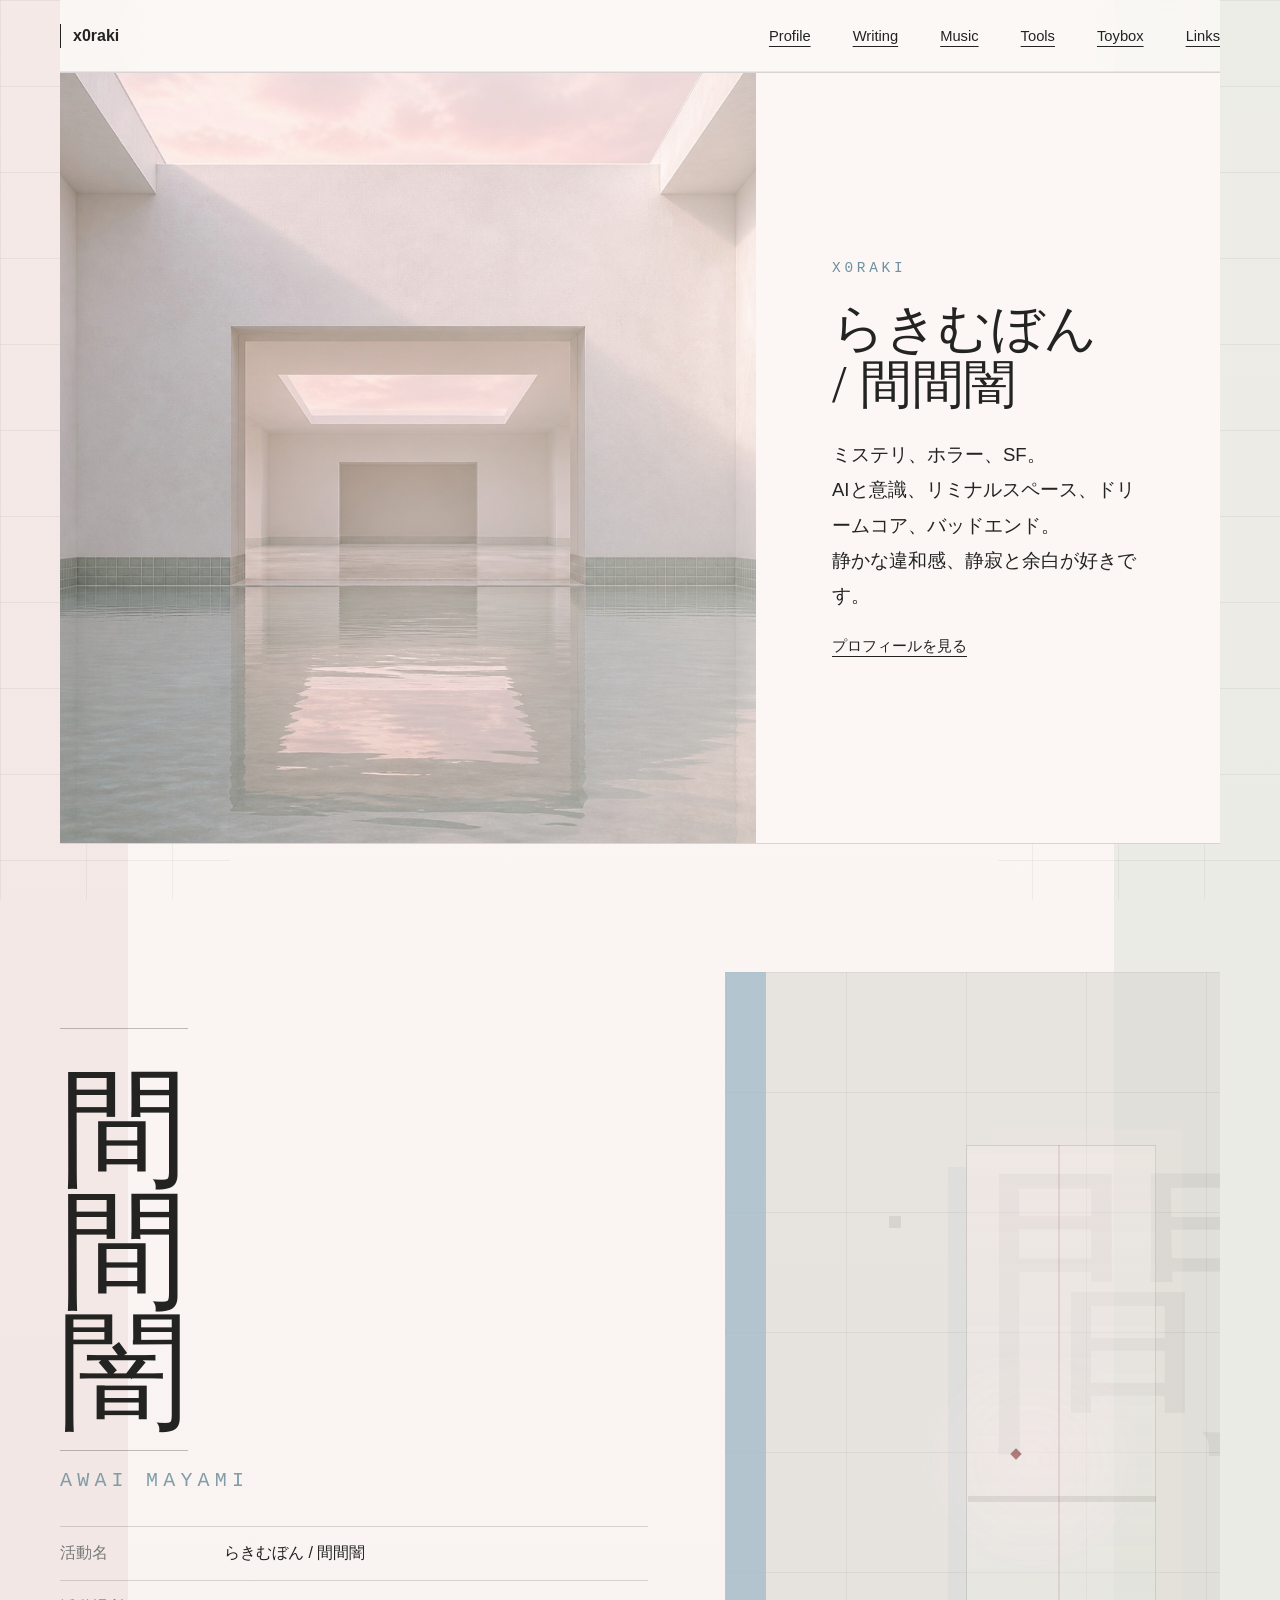
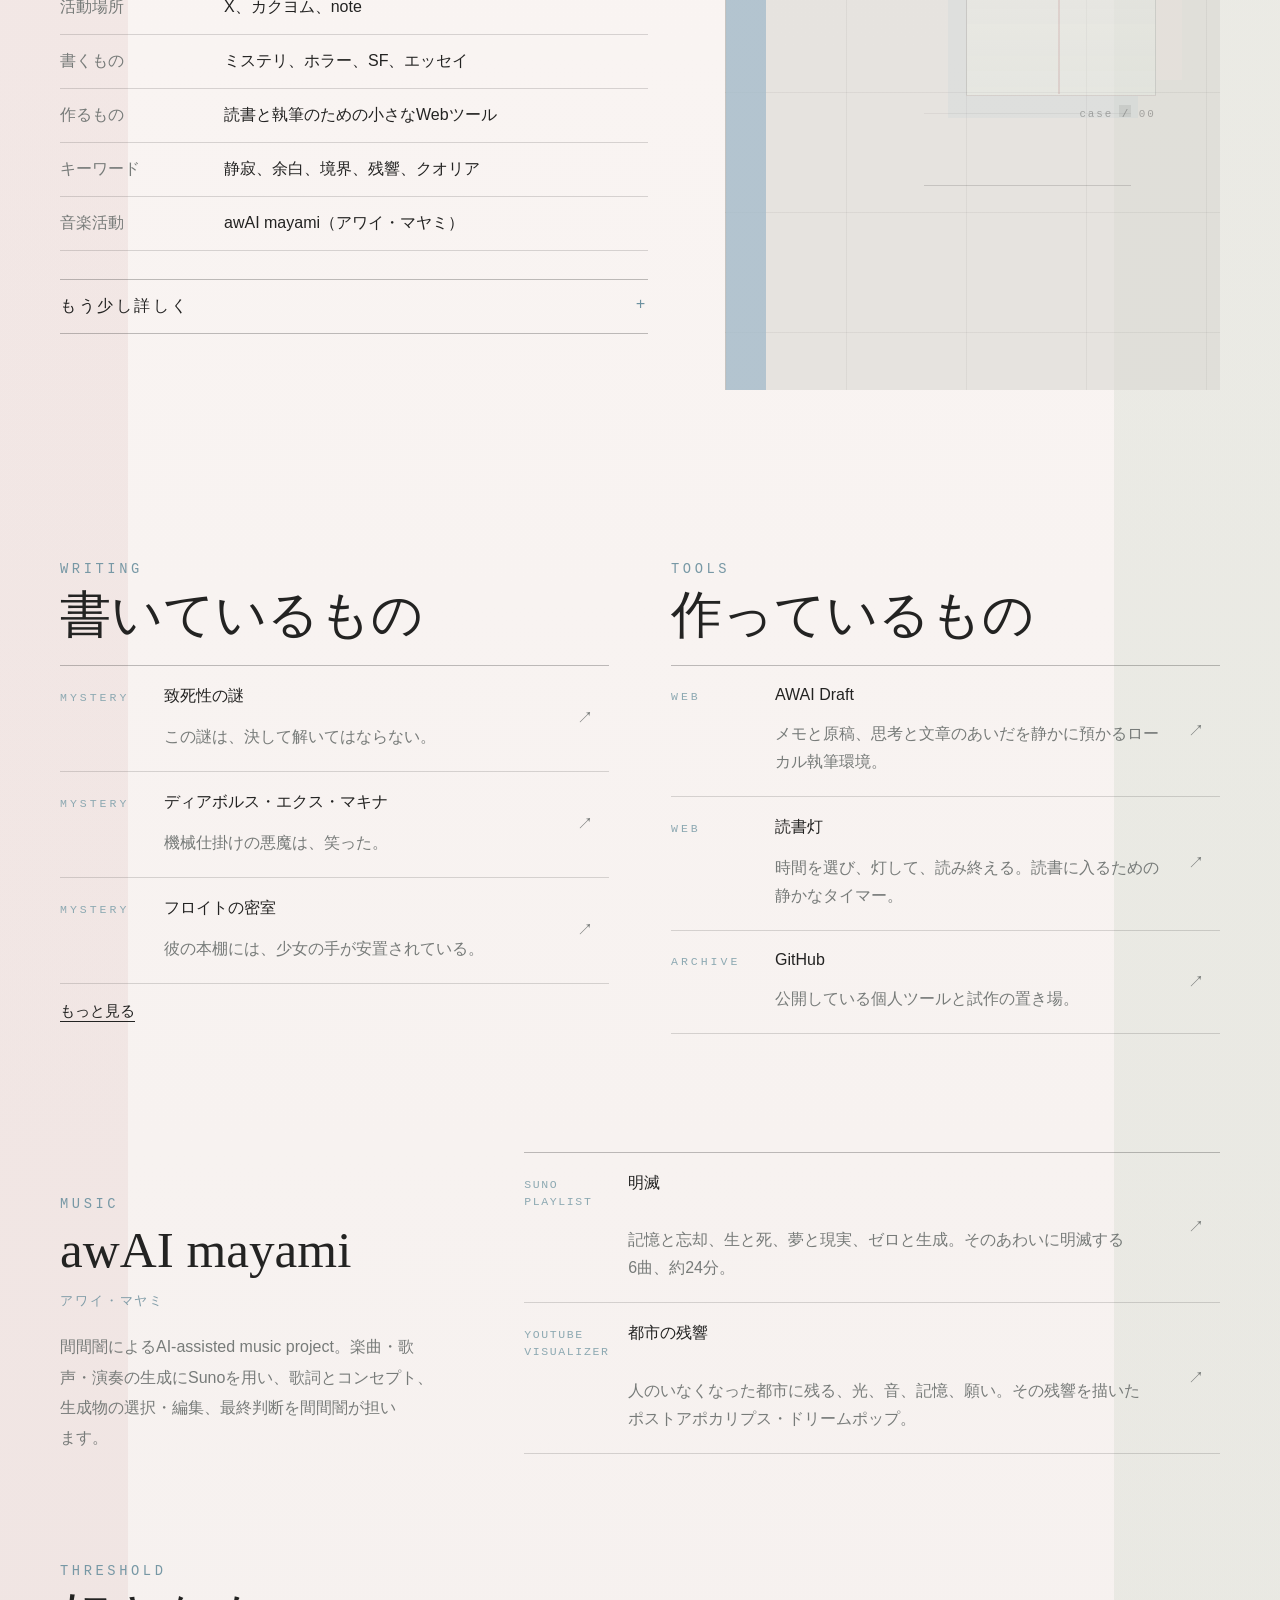
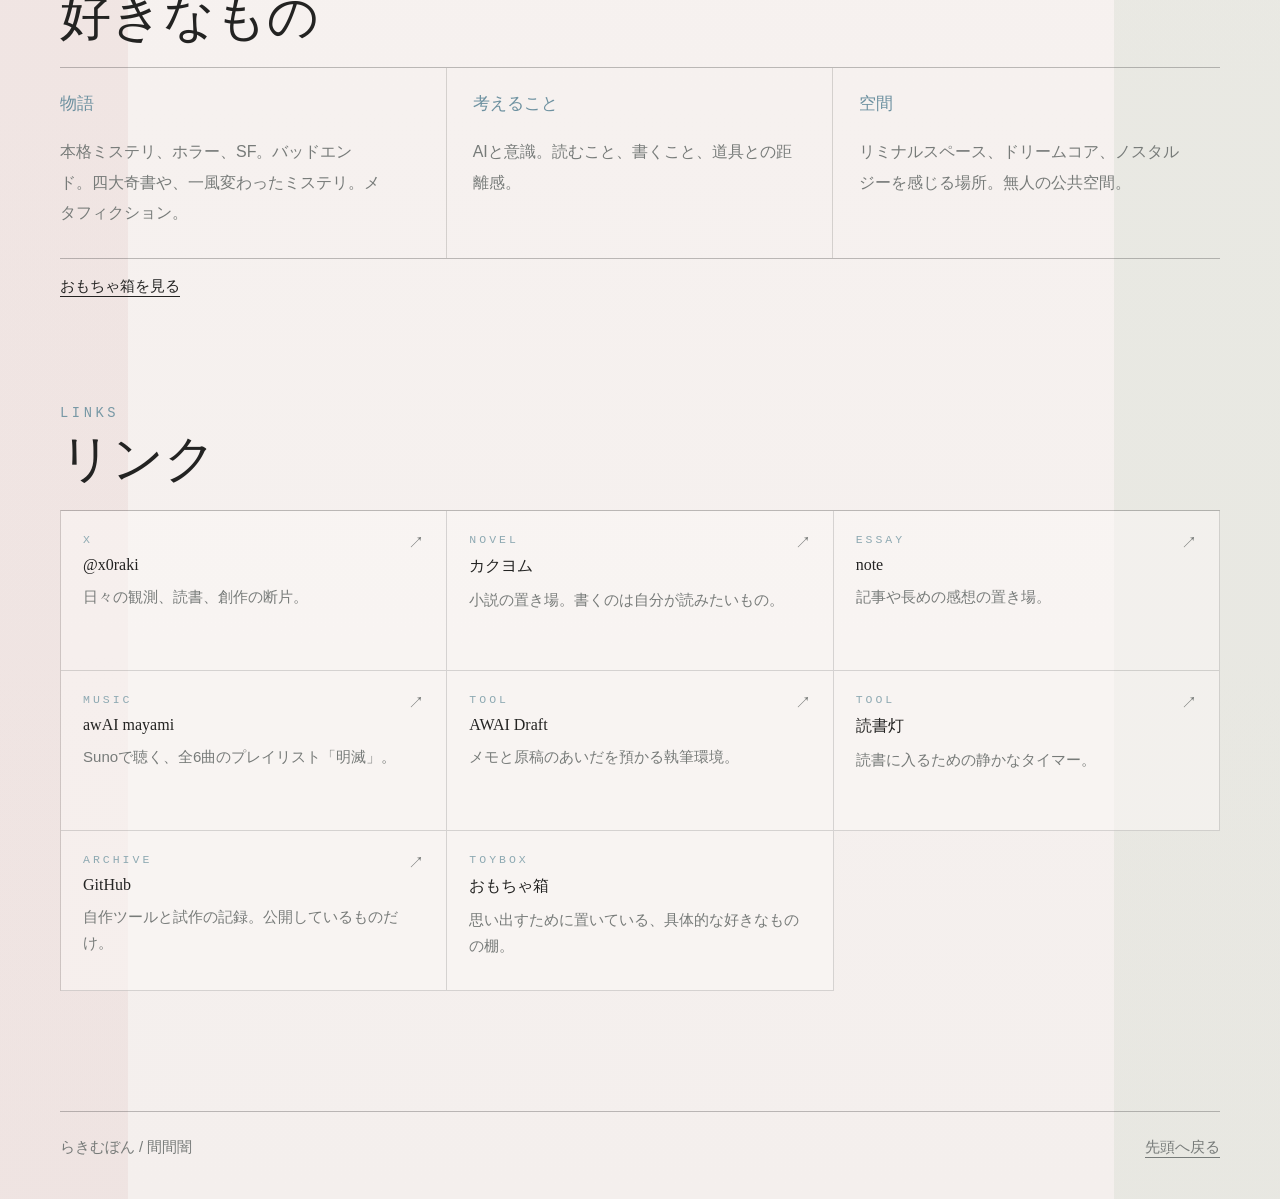
==== commit 17b85c39: "Add rotating homepage scenes with matching palettes" ====
--- a/index.html
+++ b/index.html
@@ -17,8 +17,11 @@
     <meta property="og:url" content="https://x0raki.github.io/" />
     <meta property="og:image" content="https://x0raki.github.io/assets/threshold-room.png" />
     <meta name="twitter:card" content="summary_large_image" />
+    <meta name="theme-color" content="#f6f4f1" />
+    <link rel="canonical" href="https://x0raki.github.io/" />
     <link rel="icon" href="assets/favicon.svg?v=2" type="image/svg+xml" />
-    <link rel="stylesheet" href="style.css" />
+    <script src="scene.js?v=1"></script>
+    <link rel="stylesheet" href="style.css?v=20260912-1" />
   </head>
   <body>
     <a class="skip-link" href="#profile">本文へ移動</a>
@@ -61,7 +64,7 @@
         </div>
       </section>
 
-      <section id="profile" class="profile-section" aria-labelledby="profile-title">
+      <section id="profile" class="profile-section" aria-labelledby="profile-title" tabindex="-1">
         <div class="profile-card">
           <h2 id="profile-title">間間闇</h2>
           <p class="roman">AWAI MAYAMI</p>
@@ -128,7 +131,12 @@
           <span></span>
           <span></span>
           <a class="boundary-gate" href="boundary.html" aria-label="境界生成的な固有意識観"></a>
-          <button class="observation-trigger" type="button" aria-label="観測点"></button>
+          <button
+            class="observation-trigger"
+            type="button"
+            aria-label="観測点"
+            aria-pressed="false"
+          ></button>
           <i></i>
         </div>
       </section>
@@ -140,17 +148,17 @@
             <h2>書いているもの</h2>
           </div>
           <div class="record-list">
-            <a href="https://kakuyomu.jp/works/16817330669674808287" target="_blank" rel="noreferrer">
+            <a href="https://kakuyomu.jp/works/16817330669674808287" target="_blank" rel="noopener noreferrer">
               <small>Mystery</small>
               <strong>致死性の謎</strong>
               <span>この謎は、決して解いてはならない。</span>
             </a>
-            <a href="https://kakuyomu.jp/works/16817330648705095472" target="_blank" rel="noreferrer">
+            <a href="https://kakuyomu.jp/works/16817330648705095472" target="_blank" rel="noopener noreferrer">
               <small>Mystery</small>
               <strong>ディアボルス・エクス・マキナ</strong>
               <span>機械仕掛けの悪魔は、笑った。</span>
             </a>
-            <a href="https://kakuyomu.jp/works/1177354054885470008" target="_blank" rel="noreferrer">
+            <a href="https://kakuyomu.jp/works/1177354054885470008" target="_blank" rel="noopener noreferrer">
               <small>Mystery</small>
               <strong>フロイトの密室</strong>
               <span>彼の本棚には、少女の手が安置されている。</span>
@@ -160,7 +168,7 @@
             class="section-link"
             href="https://kakuyomu.jp/users/x0raki"
             target="_blank"
-            rel="noreferrer"
+            rel="noopener noreferrer"
           >
             もっと見る
           </a>
@@ -172,17 +180,17 @@
             <h2>作っているもの</h2>
           </div>
           <div class="record-list">
-            <a href="https://awai-draft.netlify.app/" target="_blank" rel="noreferrer">
+            <a href="https://awai-draft.netlify.app/" target="_blank" rel="noopener noreferrer">
               <small>Web</small>
               <strong>AWAI Draft</strong>
               <span>メモと原稿、思考と文章のあいだを静かに預かるローカル執筆環境。</span>
             </a>
-            <a href="https://x0raki.github.io/reading-lamp/" target="_blank" rel="noreferrer">
+            <a href="https://x0raki.github.io/reading-lamp/" target="_blank" rel="noopener noreferrer">
               <small>Web</small>
               <strong>読書灯</strong>
               <span>時間を選び、灯して、読み終える。読書に入るための静かなタイマー。</span>
             </a>
-            <a href="https://github.com/x0raki" target="_blank" rel="noreferrer">
+            <a href="https://github.com/x0raki" target="_blank" rel="noopener noreferrer">
               <small>Archive</small>
               <strong>GitHub</strong>
               <span>公開している個人ツールと試作の置き場。</span>
@@ -203,12 +211,12 @@
           </p>
         </div>
         <div class="record-list music-records">
-          <a href="https://suno.com/playlist/891c8ab1-869d-4107-9feb-cfc3fa5e88c2" target="_blank" rel="noreferrer">
+          <a href="https://suno.com/playlist/891c8ab1-869d-4107-9feb-cfc3fa5e88c2" target="_blank" rel="noopener noreferrer">
             <small>Suno<br />Playlist</small>
             <strong>明滅</strong>
             <span>記憶と忘却、生と死、夢と現実、ゼロと生成。そのあわいに明滅する<span class="semantic-unit">6曲、約24分</span>。</span>
           </a>
-          <a href="https://youtu.be/uhPVaFJjh78" target="_blank" rel="noreferrer">
+          <a href="https://youtu.be/uhPVaFJjh78" target="_blank" rel="noopener noreferrer">
             <small>YouTube<br />Visualizer</small>
             <strong>都市の残響</strong>
             <span>人のいなくなった都市に残る、<span class="semantic-unit">光、音、記憶、願い</span>。その残響を描いた<span class="semantic-unit">ポストアポカリプス</span><span class="semantic-unit">・ドリームポップ</span>。</span>
@@ -235,10 +243,7 @@
             <p>リミナルスペース、ドリームコア、ノスタルジーを感じる場所。無人の公共空間。</p>
           </article>
         </div>
-        <a
-          class="section-link"
-          href="toybox.html"
-        >
+        <a class="section-link" href="toybox.html">
           おもちゃ箱を見る
         </a>
       </section>
@@ -248,7 +253,48 @@
           <p>Links</p>
           <h2 id="links-title">リンク</h2>
         </div>
-        <div class="link-grid" id="linkGrid"></div>
+        <div class="link-grid">
+          <a class="link-card" href="https://x.com/x0raki" target="_blank" rel="noopener noreferrer">
+            <small>X</small>
+            <strong>@x0raki</strong>
+            <span>日々の観測、読書、創作の断片。</span>
+          </a>
+          <a class="link-card" href="https://kakuyomu.jp/users/x0raki" target="_blank" rel="noopener noreferrer">
+            <small>Novel</small>
+            <strong>カクヨム</strong>
+            <span>小説の置き場。書くのは自分が読みたいもの。</span>
+          </a>
+          <a class="link-card" href="https://note.com/x0raki" target="_blank" rel="noopener noreferrer">
+            <small>Essay</small>
+            <strong>note</strong>
+            <span>記事や長めの感想の置き場。</span>
+          </a>
+          <a class="link-card" href="https://suno.com/playlist/891c8ab1-869d-4107-9feb-cfc3fa5e88c2" target="_blank" rel="noopener noreferrer">
+            <small>Music</small>
+            <strong>awAI mayami</strong>
+            <span>Sunoで聴く、全6曲のプレイリスト「明滅」。</span>
+          </a>
+          <a class="link-card" href="https://awai-draft.netlify.app/" target="_blank" rel="noopener noreferrer">
+            <small>Tool</small>
+            <strong>AWAI Draft</strong>
+            <span>メモと原稿のあいだを預かる執筆環境。</span>
+          </a>
+          <a class="link-card" href="https://x0raki.github.io/reading-lamp/" target="_blank" rel="noopener noreferrer">
+            <small>Tool</small>
+            <strong>読書灯</strong>
+            <span>読書に入るための静かなタイマー。</span>
+          </a>
+          <a class="link-card" href="https://github.com/x0raki" target="_blank" rel="noopener noreferrer">
+            <small>Archive</small>
+            <strong>GitHub</strong>
+            <span>自作ツールと試作の記録。公開しているものだけ。</span>
+          </a>
+          <a class="link-card" href="toybox.html">
+            <small>Toybox</small>
+            <strong>おもちゃ箱</strong>
+            <span>思い出すために置いている、具体的な好きなものの棚。</span>
+          </a>
+        </div>
       </section>
     </main>
 
@@ -259,8 +305,8 @@
     </footer>
 
     <p class="observation-disclaimer">創作上の隠し演出です。実在の出来事や本人の状態を示すものではありません。</p>
-    <a class="observation-exit" href="#top" role="button">通常表示に戻る</a>
-
-    <script src="script.js?v=10"></script>
+    <button class="observation-exit" type="button">通常表示に戻る</button>
+
+    <script src="script.js?v=11"></script>
   </body>
 </html>
--- a/style.css
+++ b/style.css
@@ -1,3 +1,5 @@
+/* Design tokens and document defaults */
+
 :root {
   color-scheme: light;
   --paper: #f6f4f1;
@@ -13,6 +15,25 @@
   --line-strong: rgba(35, 35, 34, 0.28);
   --shadow: rgba(48, 59, 75, 0.14);
   --max: 1160px;
+  --scene-image: url("assets/threshold-room.png");
+  --scene-wash: rgba(211, 224, 217, 0.44);
+  --scene-edge: rgba(216, 213, 208, 0.52);
+}
+
+:root[data-scene="corridor"] {
+  --scene-image: url("assets/threshold-corridor.jpg");
+  --paper: #edf2f4;
+  --paper-soft: #f6f9fa;
+  --scene-wash: rgba(180, 204, 219, 0.38);
+  --scene-edge: rgba(201, 216, 225, 0.42);
+}
+
+:root[data-scene="atrium"] {
+  --scene-image: url("assets/threshold-atrium.jpg");
+  --paper: #f4efed;
+  --paper-soft: #fcf7f5;
+  --scene-wash: rgba(228, 204, 202, 0.32);
+  --scene-edge: rgba(215, 221, 210, 0.42);
 }
 
 * {
@@ -28,7 +49,7 @@
   margin: 0;
   min-width: 320px;
   background:
-    linear-gradient(90deg, rgba(211, 224, 217, 0.44) 0 10%, transparent 10% 87%, rgba(216, 213, 208, 0.52) 87%),
+    linear-gradient(90deg, var(--scene-wash) 0 10%, transparent 10% 87%, var(--scene-edge) 87%),
     linear-gradient(180deg, var(--paper-soft), var(--paper));
   color: var(--ink);
   font-family:
@@ -59,6 +80,8 @@
   color: inherit;
   text-decoration: none;
 }
+
+/* Shared site shell */
 
 .skip-link {
   position: fixed;
@@ -130,6 +153,8 @@
   text-underline-offset: 5px;
 }
 
+/* Home: hero */
+
 .hero {
   position: relative;
   display: grid;
@@ -148,7 +173,7 @@
   min-height: 520px;
   background:
     linear-gradient(90deg, rgba(246, 244, 241, 0.08), rgba(246, 244, 241, 0.32)),
-    url("assets/threshold-room.png") center / cover;
+    var(--scene-image) center / cover;
   animation: image-arrival 800ms cubic-bezier(0.22, 1, 0.36, 1) both;
 }
 
@@ -164,6 +189,7 @@
   align-content: center;
   justify-items: start;
   gap: 24px;
+  min-width: 0;
   padding: clamp(34px, 6vw, 76px);
 }
 
@@ -241,6 +267,7 @@
 
 .lead span {
   display: block;
+  overflow-wrap: anywhere;
 }
 
 .observation-note {
@@ -262,6 +289,8 @@
   font-family: Inter, "Helvetica Neue", Arial, sans-serif;
   font-size: 0.94rem;
 }
+
+/* Home: profile and activity */
 
 .profile-section {
   display: grid;
@@ -722,6 +751,8 @@
   min-height: 126px;
 }
 
+/* Home: likes, links, and footer */
+
 .likes-section,
 .links-section {
   padding-top: clamp(68px, 9vw, 110px);
@@ -832,6 +863,9 @@
   bottom: 22px;
   z-index: 20;
   max-width: min(420px, calc(100vw - 190px));
+  margin: 0;
+  padding: 8px 12px;
+  background: var(--paper-soft);
   color: rgba(35, 35, 34, 0.66);
   font-family: "Hiragino Sans", "Yu Gothic", "YuGothic", sans-serif;
   font-size: 0.78rem;
@@ -843,8 +877,13 @@
   right: 24px;
   bottom: 22px;
   z-index: 20;
+  border: 0;
   border-top: 1px solid var(--line-strong);
-  padding-top: 8px;
+  border-radius: 0;
+  min-height: 44px;
+  padding: 10px 12px;
+  background: var(--paper-soft);
+  cursor: pointer;
   color: rgba(35, 35, 34, 0.74);
   font-family: ui-monospace, SFMono-Regular, Menlo, Consolas, monospace;
   font-size: 0.78rem;
@@ -852,11 +891,17 @@
   text-decoration: none;
 }
 
+/* Home: fictional observation mode */
+
 body.observation-mode {
   background:
     linear-gradient(90deg, rgba(215, 215, 211, 0.5) 0 10%, transparent 10% 87%, rgba(202, 202, 198, 0.52) 87%),
     linear-gradient(180deg, #f0efec, #e4e2dd);
   color: #2c2c29;
+}
+
+/* A filter on body would make fixed controls scroll with the document. */
+body.observation-mode > main {
   filter: saturate(0.72);
 }
 
@@ -971,6 +1016,8 @@
   text-decoration-style: dotted;
 }
 
+/* Boundary essay */
+
 .boundary-page {
   --boundary-red: #8e312d;
   --boundary-blue: #536f7a;
@@ -1238,6 +1285,8 @@
   text-underline-offset: 6px;
 }
 
+/* Toybox */
+
 .toybox-page {
   --toybox-blue: #6f99aa;
   --toybox-mint: #c7d8d2;
@@ -1447,6 +1496,8 @@
   padding-left: 0;
 }
 
+/* Responsive layout */
+
 @media (max-width: 920px) {
   .site-header {
     align-items: flex-start;
@@ -1464,7 +1515,7 @@
   .profile-section,
   .split-sections,
   .music-section {
-    grid-template-columns: 1fr;
+    grid-template-columns: minmax(0, 1fr);
   }
 
   .music-section {
@@ -1591,17 +1642,15 @@
   }
 
   .site-nav {
-    flex-wrap: nowrap;
-    gap: 16px;
-    padding: 5px 1px 8px;
-    overflow-x: auto;
-    overscroll-behavior-inline: contain;
-    scrollbar-width: none;
-    white-space: nowrap;
-  }
-
-  .site-nav::-webkit-scrollbar {
-    display: none;
+    flex-wrap: wrap;
+    gap: 4px 20px;
+    padding: 4px 0;
+  }
+
+  .site-nav a {
+    display: inline-flex;
+    align-items: center;
+    min-height: 36px;
   }
 
   .hero-image {
@@ -1679,7 +1728,7 @@
   }
 
   .record-list a {
-    grid-template-columns: 1fr 26px;
+    grid-template-columns: minmax(0, 1fr) 26px;
     gap: 8px 12px;
   }
 
@@ -1705,7 +1754,7 @@
 
   .observation-disclaimer {
     left: 16px;
-    bottom: 54px;
+    bottom: 68px;
     max-width: calc(100vw - 32px);
     padding-right: 14px;
   }
@@ -1752,6 +1801,8 @@
     left: -3.6em;
   }
 }
+
+/* Keyboard and motion accessibility */
 
 *:focus-visible {
   outline: 2px solid #536f7a !important;
@@ -1764,5 +1815,6 @@
   *::after {
     scroll-behavior: auto !important;
     transition: none !important;
-  }
-}
+    animation: none !important;
+  }
+}
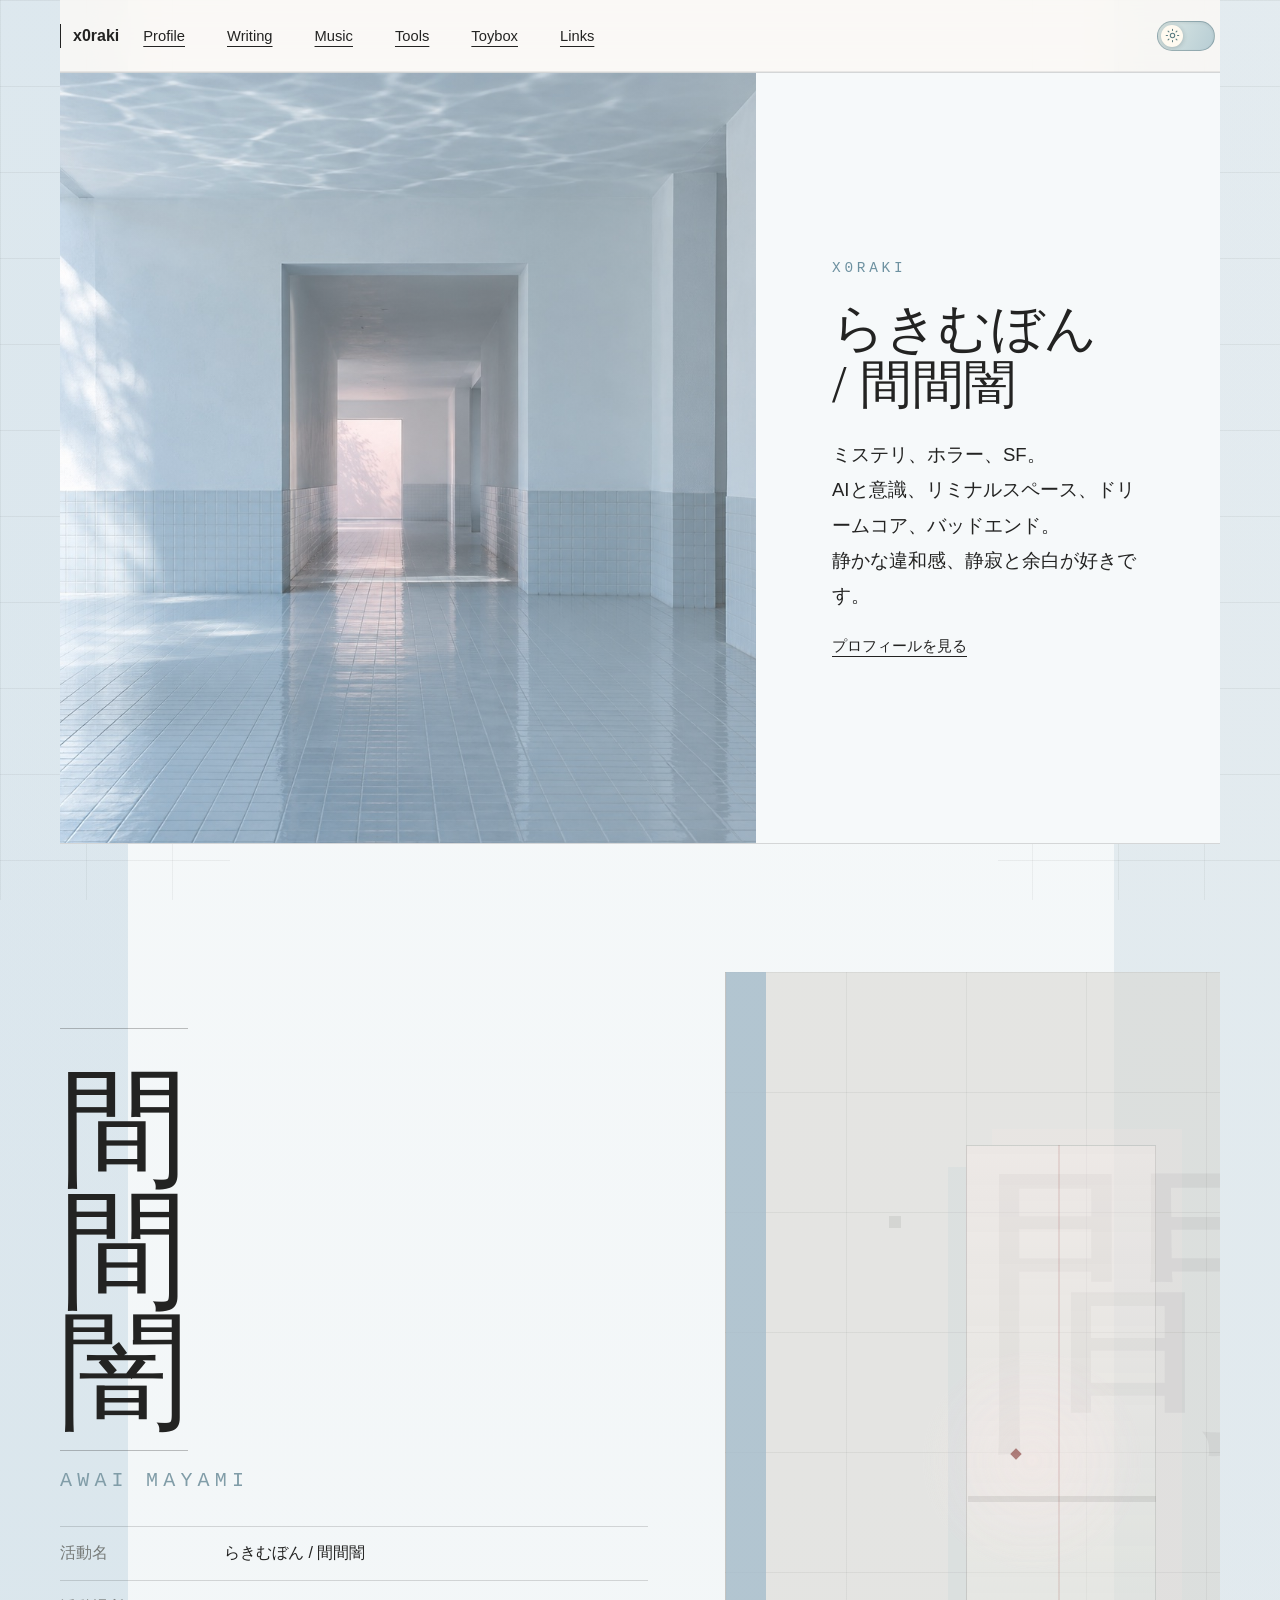
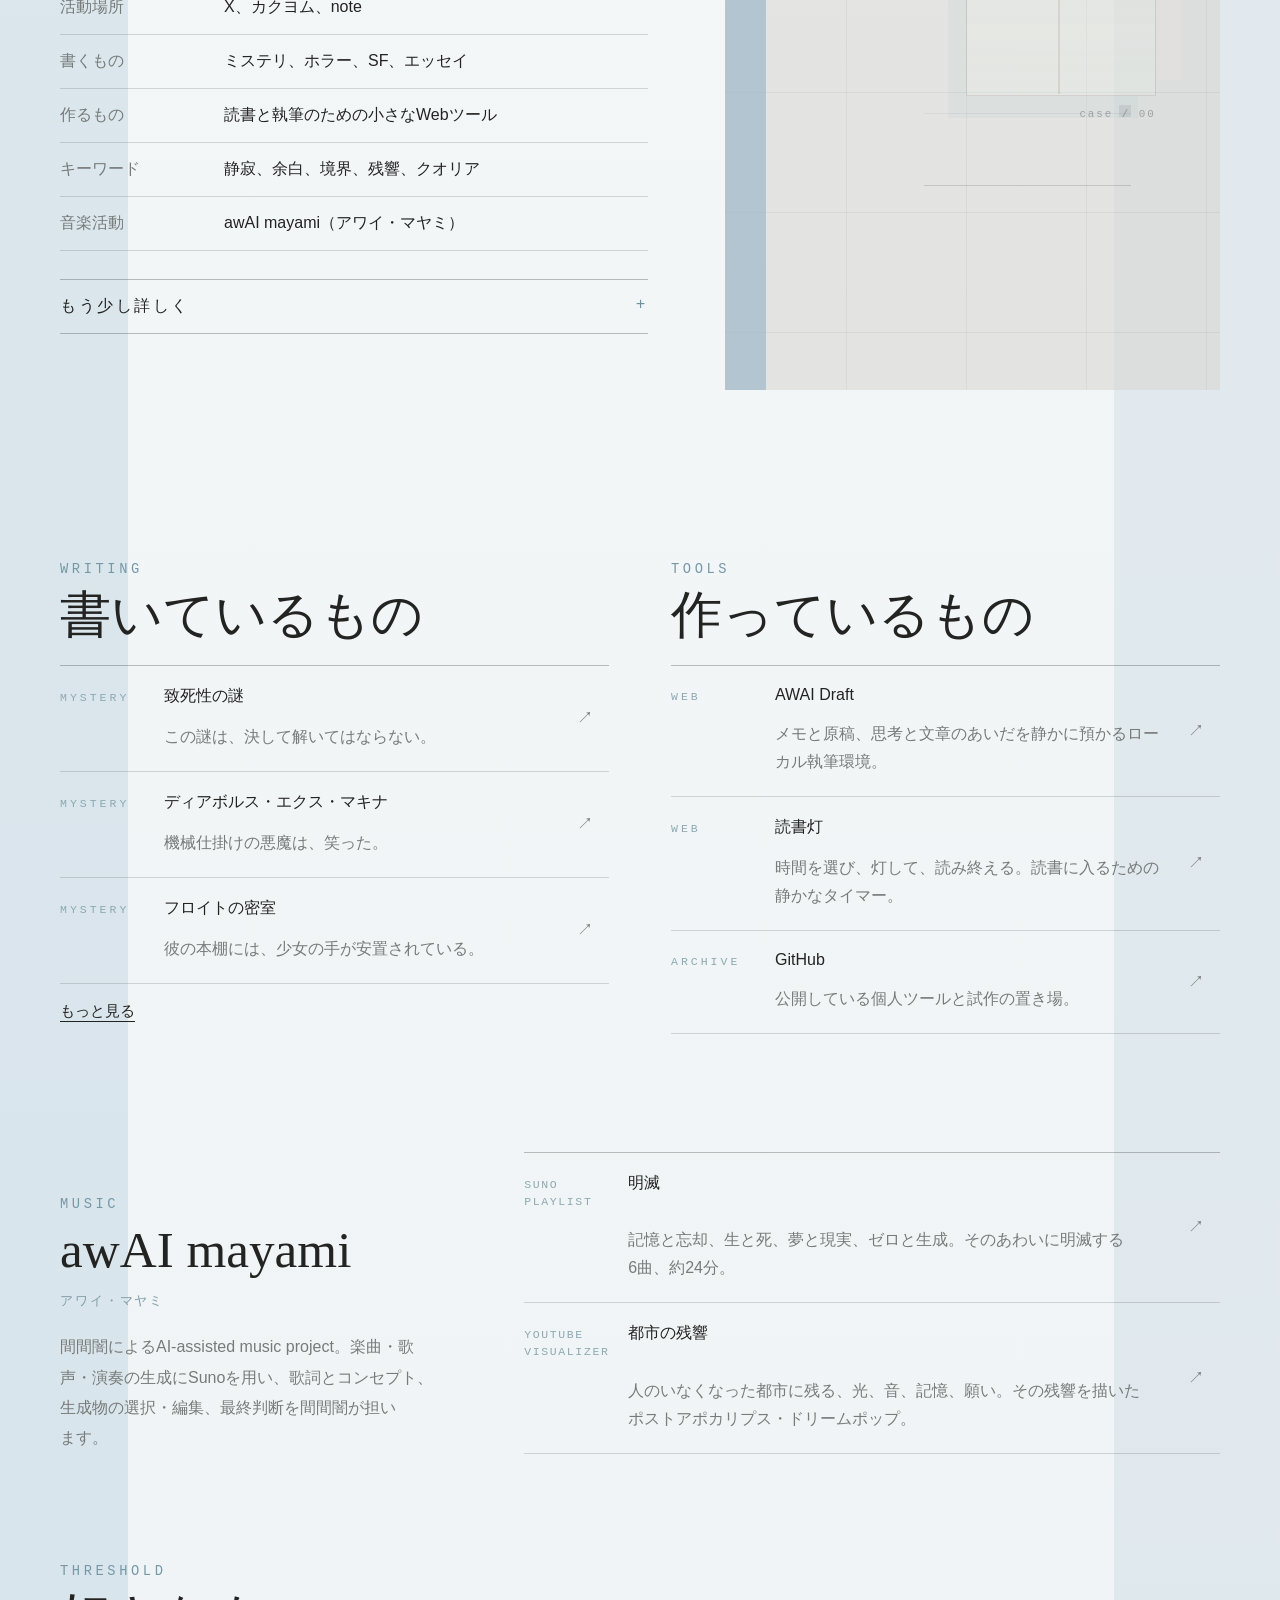
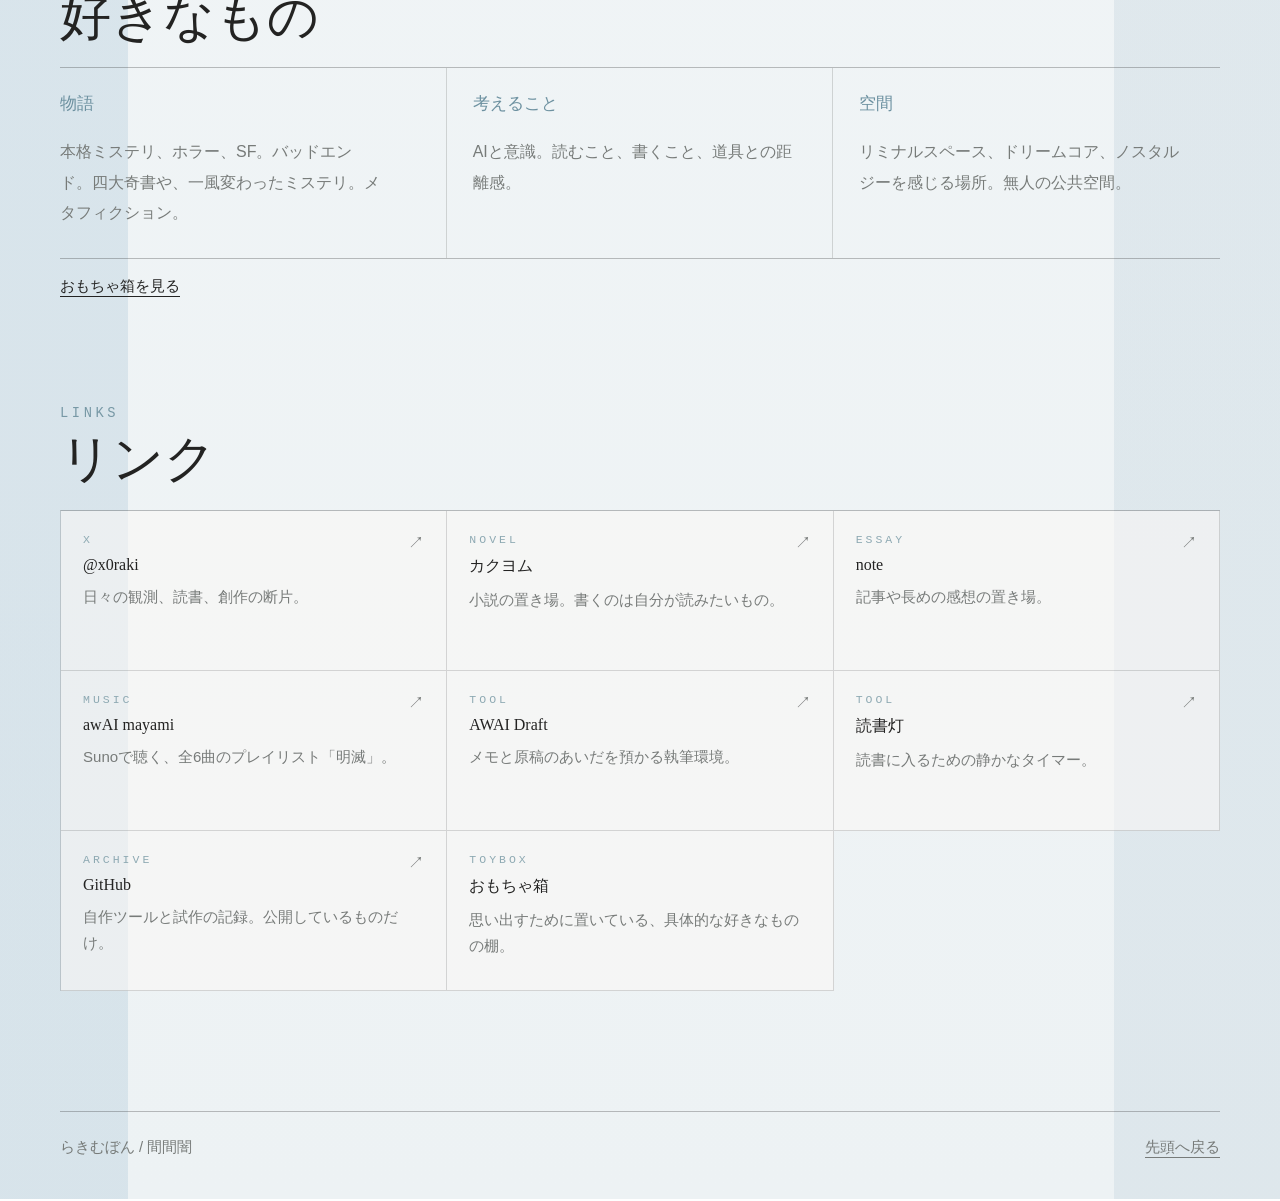
==== commit 1b092586: "Add shared dark mode switch" ====
--- a/index.html
+++ b/index.html
@@ -21,7 +21,8 @@
     <link rel="canonical" href="https://x0raki.github.io/" />
     <link rel="icon" href="assets/favicon.svg?v=2" type="image/svg+xml" />
     <script src="scene.js?v=1"></script>
-    <link rel="stylesheet" href="style.css?v=20260912-1" />
+    <script src="theme.js?v=3"></script>
+    <link rel="stylesheet" href="style.css?v=20260928-1" />
   </head>
   <body>
     <a class="skip-link" href="#profile">本文へ移動</a>
@@ -38,6 +39,14 @@
         <a href="toybox.html">Toybox</a>
         <a href="#links">Links</a>
       </nav>
+      <button class="theme-switch" type="button" aria-label="ダークモード" aria-pressed="false">
+        <span class="theme-switch__track" aria-hidden="true">
+          <span class="theme-switch__thumb">
+            <svg class="theme-switch__sun" viewBox="0 0 24 24" fill="none" stroke="currentColor" stroke-width="1.7" stroke-linecap="round"><circle cx="12" cy="12" r="3.5"/><path d="M12 2v2m0 16v2M2 12h2m16 0h2M4.9 4.9l1.4 1.4m11.4 11.4 1.4 1.4M19.1 4.9l-1.4 1.4M6.3 17.7l-1.4 1.4"/></svg>
+            <svg class="theme-switch__moon" viewBox="0 0 24 24" fill="none" stroke="currentColor" stroke-width="1.7" stroke-linecap="round" stroke-linejoin="round"><path d="M20.2 15.7A8.5 8.5 0 0 1 8.3 3.8 8.5 8.5 0 1 0 20.2 15.7Z"/></svg>
+          </span>
+        </span>
+      </button>
     </header>
 
     <main id="top">
--- a/style.css
+++ b/style.css
@@ -145,6 +145,82 @@
   font-size: 0.92rem;
 }
 
+/* A small day/night dial shared by all three pages. */
+.theme-switch {
+  display: grid;
+  flex: none;
+  place-items: center;
+  width: 68px;
+  height: 48px;
+  margin-left: auto;
+  padding: 0;
+  border: 0;
+  background: transparent;
+  cursor: pointer;
+}
+
+.theme-switch__track {
+  position: relative;
+  display: block;
+  width: 58px;
+  height: 30px;
+  overflow: hidden;
+  border: 1px solid rgba(73, 104, 113, 0.42);
+  border-radius: 100px;
+  background: linear-gradient(115deg, #dce8e5, #b7cdd4);
+  box-shadow: inset 0 1px 3px rgba(35, 35, 34, 0.08);
+  transition: background 240ms ease, border-color 240ms ease;
+}
+
+.theme-switch__track::after {
+  position: absolute;
+  top: 7px;
+  right: 8px;
+  width: 2px;
+  height: 2px;
+  border-radius: 50%;
+  background: rgba(255, 255, 255, 0.82);
+  box-shadow: -7px 8px 0 rgba(255, 255, 255, 0.64), 3px 11px 0 rgba(255, 255, 255, 0.6);
+  content: "";
+  opacity: 0;
+  transition: opacity 240ms ease;
+}
+
+.theme-switch__thumb {
+  position: absolute;
+  top: 3px;
+  left: 3px;
+  display: grid;
+  place-items: center;
+  width: 22px;
+  height: 22px;
+  border-radius: 50%;
+  background: #fffaf0;
+  color: #5c7d82;
+  box-shadow: 0 1px 5px rgba(24, 39, 44, 0.23);
+  transition: transform 280ms cubic-bezier(0.2, 0.8, 0.2, 1), background 240ms ease, color 240ms ease;
+}
+
+.theme-switch__thumb svg {
+  position: absolute;
+  width: 15px;
+  height: 15px;
+  transition: opacity 160ms ease, transform 240ms ease;
+}
+
+.theme-switch__moon {
+  opacity: 0;
+  transform: rotate(-35deg) scale(0.6);
+}
+
+.theme-switch:hover .theme-switch__thumb {
+  box-shadow: 0 1px 8px rgba(24, 39, 44, 0.32);
+}
+
+.theme-switch:focus-visible {
+  border-radius: 100px;
+}
+
 .site-nav a,
 .text-link,
 .site-footer a {
@@ -1505,6 +1581,12 @@
     padding: 18px 0;
   }
 
+  .site-header .theme-switch {
+    position: absolute;
+    top: 7px;
+    right: 0;
+  }
+
   .site-nav {
     width: 100%;
     flex-wrap: wrap;
@@ -1760,10 +1842,17 @@
   }
 
   .boundary-header {
+    position: relative;
     align-items: flex-start;
     flex-direction: column;
     gap: 8px;
     padding: 18px 0;
+  }
+
+  .boundary-header .theme-switch {
+    position: absolute;
+    top: 7px;
+    right: 0;
   }
 
   .boundary-main {
@@ -1818,3 +1907,306 @@
     animation: none !important;
   }
 }
+
+/* Night palette: deep blue-gray surfaces retain the site's quiet, airy structure. */
+:root[data-theme="dark"] {
+  color-scheme: dark;
+  --paper: #161e25;
+  --paper-soft: #1d2932;
+  --mist: #263a43;
+  --pool: #7fabb9;
+  --mint: #45635f;
+  --pink: #674e57;
+  --ink: #edf0ec;
+  --muted: #b8c5c7;
+  --faint: #94a8ac;
+  --line: rgba(210, 229, 230, 0.19);
+  --line-strong: rgba(210, 229, 230, 0.36);
+  --shadow: rgba(0, 8, 14, 0.3);
+  --scene-wash: rgba(50, 83, 95, 0.31);
+  --scene-edge: rgba(64, 75, 83, 0.36);
+}
+
+:root[data-theme="dark"][data-scene="corridor"] {
+  --scene-wash: rgba(49, 76, 96, 0.38);
+  --scene-edge: rgba(49, 66, 78, 0.4);
+}
+
+:root[data-theme="dark"][data-scene="atrium"] {
+  --scene-wash: rgba(81, 65, 75, 0.31);
+  --scene-edge: rgba(61, 77, 72, 0.37);
+}
+
+:root[data-theme="dark"] body::before {
+  background-image:
+    linear-gradient(rgba(216, 235, 235, 0.065) 1px, transparent 1px),
+    linear-gradient(90deg, rgba(216, 235, 235, 0.055) 1px, transparent 1px);
+}
+
+:root[data-theme="dark"] .site-header {
+  border-bottom-color: var(--line);
+  background: rgba(25, 36, 44, 0.89);
+}
+
+:root[data-theme="dark"] .theme-switch__track {
+  border-color: rgba(174, 206, 216, 0.58);
+  background: linear-gradient(115deg, #263747, #40576a);
+}
+
+:root[data-theme="dark"] .theme-switch__track::after {
+  opacity: 1;
+}
+
+:root[data-theme="dark"] .theme-switch__thumb {
+  background: #e9ece4;
+  color: #435b6c;
+  transform: translateX(28px);
+}
+
+:root[data-theme="dark"] .theme-switch__sun {
+  opacity: 0;
+  transform: rotate(35deg) scale(0.6);
+}
+
+:root[data-theme="dark"] .theme-switch__moon {
+  opacity: 1;
+  transform: rotate(0) scale(1);
+}
+
+:root[data-theme="dark"] .hero-image {
+  background:
+    linear-gradient(90deg, rgba(12, 26, 33, 0.25), rgba(12, 26, 33, 0.48)),
+    var(--scene-image) center / cover;
+}
+
+:root[data-theme="dark"] .handle,
+:root[data-theme="dark"] .roman,
+:root[data-theme="dark"] .music-reading,
+:root[data-theme="dark"] .section-heading p,
+:root[data-theme="dark"] .record-list small,
+:root[data-theme="dark"] .link-card small,
+:root[data-theme="dark"] .likes-grid h3,
+:root[data-theme="dark"] .primary-links span,
+:root[data-theme="dark"] .profile-more summary::after {
+  color: #a9cbd3;
+}
+
+:root[data-theme="dark"] .threshold-panel {
+  background:
+    radial-gradient(circle at 62% 48%, rgba(151, 115, 123, 0.24), transparent 18%),
+    linear-gradient(90deg, rgba(103, 145, 161, 0.35) 0 8%, transparent 8%),
+    linear-gradient(rgba(210, 229, 230, 0.07) 1px, transparent 1px),
+    linear-gradient(90deg, rgba(210, 229, 230, 0.055) 1px, transparent 1px),
+    #28343d;
+}
+
+:root[data-theme="dark"] .threshold-panel::before {
+  color: rgba(210, 229, 230, 0.07);
+}
+
+:root[data-theme="dark"] .threshold-panel::after {
+  border-color: rgba(210, 229, 230, 0.2);
+  background: linear-gradient(180deg, rgba(119, 112, 125, 0.17), rgba(72, 111, 115, 0.12));
+  box-shadow: -18px 22px 0 rgba(100, 155, 170, 0.1), 26px -16px 0 rgba(164, 124, 130, 0.09);
+}
+
+:root[data-theme="dark"] .threshold-panel span {
+  background: rgba(210, 229, 230, 0.13);
+}
+
+:root[data-theme="dark"] .threshold-panel span:nth-child(2) {
+  background: rgba(210, 229, 230, 0.23);
+}
+
+:root[data-theme="dark"] .boundary-gate::after {
+  color: var(--muted);
+}
+
+:root[data-theme="dark"] .boundary-gate {
+  background:
+    linear-gradient(90deg, transparent 0 48%, rgba(179, 112, 108, 0.26) 48% 49%, transparent 49%),
+    linear-gradient(180deg, transparent 0 64%, rgba(215, 229, 230, 0.14) 64% 65%, transparent 65%);
+}
+
+:root[data-theme="dark"] .boundary-gate:hover,
+:root[data-theme="dark"] .boundary-gate:focus-visible {
+  border-color: rgba(208, 145, 135, 0.66);
+  background-color: rgba(232, 240, 237, 0.06);
+}
+
+:root[data-theme="dark"] .observation-trigger::before {
+  background: rgba(208, 145, 135, 0.76);
+}
+
+:root[data-theme="dark"] .primary-links a,
+:root[data-theme="dark"] .link-card {
+  background: rgba(37, 53, 62, 0.72);
+}
+
+:root[data-theme="dark"] .primary-links a:hover,
+:root[data-theme="dark"] .primary-links a:focus-visible,
+:root[data-theme="dark"] .record-list a:hover,
+:root[data-theme="dark"] .record-list a:focus-visible,
+:root[data-theme="dark"] .link-card:hover,
+:root[data-theme="dark"] .link-card:focus-visible {
+  background: rgba(92, 137, 145, 0.24);
+}
+
+:root[data-theme="dark"] .observation-disclaimer,
+:root[data-theme="dark"] .observation-exit {
+  color: var(--ink);
+}
+
+:root[data-theme="dark"] body.observation-mode {
+  background:
+    linear-gradient(90deg, rgba(62, 68, 72, 0.34) 0 10%, transparent 10% 87%, rgba(62, 68, 72, 0.34) 87%),
+    linear-gradient(180deg, #20272b, #151b20);
+  color: var(--ink);
+}
+
+:root[data-theme="dark"] body.observation-mode .hero,
+:root[data-theme="dark"] body.observation-mode .link-card,
+:root[data-theme="dark"] body.observation-mode .primary-links a {
+  background: rgba(39, 46, 50, 0.8);
+}
+
+:root[data-theme="dark"] body.observation-mode .handle,
+:root[data-theme="dark"] body.observation-mode .section-heading p,
+:root[data-theme="dark"] body.observation-mode .roman,
+:root[data-theme="dark"] body.observation-mode .record-list small,
+:root[data-theme="dark"] body.observation-mode .link-card small,
+:root[data-theme="dark"] body.observation-mode .likes-grid h3 {
+  color: #aec5c7;
+}
+
+:root[data-theme="dark"] body.observation-mode .profile-card h2 {
+  color: var(--ink);
+}
+
+:root[data-theme="dark"] body.observation-mode .threshold-panel {
+  background:
+    radial-gradient(circle at 62% 48%, rgba(141, 126, 112, 0.23), transparent 18%),
+    linear-gradient(90deg, rgba(110, 132, 139, 0.3) 0 8%, transparent 8%),
+    linear-gradient(rgba(210, 229, 230, 0.07) 1px, transparent 1px),
+    linear-gradient(90deg, rgba(210, 229, 230, 0.055) 1px, transparent 1px),
+    #2c3437;
+}
+
+:root[data-theme="dark"] body.observation-mode .threshold-panel::before {
+  color: rgba(210, 229, 230, 0.11);
+}
+
+:root[data-theme="dark"] body.observation-mode .threshold-panel::after {
+  border-color: var(--line-strong);
+  background: linear-gradient(180deg, rgba(176, 169, 155, 0.12), rgba(104, 122, 124, 0.13));
+}
+
+:root[data-theme="dark"] body.observation-mode .boundary-gate {
+  border-color: rgba(208, 145, 135, 0.48);
+  background-color: rgba(232, 240, 237, 0.035);
+}
+
+:root[data-theme="dark"] .boundary-page {
+  --boundary-red: #cf938d;
+  --boundary-blue: #a7c6cf;
+  background:
+    radial-gradient(ellipse at 64% 18%, rgba(169, 96, 92, 0.13), transparent 24%),
+    linear-gradient(90deg, rgba(65, 91, 90, 0.28) 0 11%, transparent 11% 83%, rgba(62, 88, 102, 0.23) 83%),
+    linear-gradient(180deg, #1d2932, #151d25);
+}
+
+:root[data-theme="dark"] .boundary-page::before {
+  background-image:
+    linear-gradient(rgba(210, 229, 230, 0.06) 1px, transparent 1px),
+    linear-gradient(90deg, rgba(210, 229, 230, 0.05) 1px, transparent 1px);
+}
+
+:root[data-theme="dark"] .boundary-page::after,
+:root[data-theme="dark"] .boundary-article::before {
+  border-color: rgba(207, 147, 141, 0.28);
+}
+
+:root[data-theme="dark"] .boundary-header,
+:root[data-theme="dark"] .boundary-rail,
+:root[data-theme="dark"] .boundary-article,
+:root[data-theme="dark"] .boundary-title-block,
+:root[data-theme="dark"] .boundary-footer,
+:root[data-theme="dark"] .boundary-rail div {
+  border-color: var(--line);
+}
+
+:root[data-theme="dark"] .boundary-header p,
+:root[data-theme="dark"] .boundary-rail > p,
+:root[data-theme="dark"] .boundary-rail dd,
+:root[data-theme="dark"] .boundary-pull,
+:root[data-theme="dark"] .boundary-footer a {
+  color: var(--muted);
+}
+
+:root[data-theme="dark"] .boundary-title-block h1,
+:root[data-theme="dark"] .boundary-text p:nth-child(4),
+:root[data-theme="dark"] .boundary-text p:nth-child(15),
+:root[data-theme="dark"] .boundary-text p:nth-child(19),
+:root[data-theme="dark"] .boundary-text p:last-child {
+  color: var(--ink);
+}
+
+:root[data-theme="dark"] .boundary-text p::before {
+  color: #adc4ca;
+}
+
+:root[data-theme="dark"] .boundary-article::before {
+  background: linear-gradient(180deg, rgba(121, 84, 96, 0.16), transparent), rgba(214, 227, 227, 0.025);
+}
+
+:root[data-theme="dark"] .toybox-page {
+  --toybox-blue: #a9cbd3;
+  --toybox-mint: #55716d;
+  --toybox-pink: #805d64;
+  --toybox-yellow: #9d8e60;
+  background:
+    linear-gradient(90deg, rgba(55, 85, 101, 0.3) 0 8%, transparent 8% 84%, rgba(96, 66, 75, 0.25) 84%),
+    linear-gradient(180deg, #1b2933, #162129 62%, #1b252c);
+}
+
+:root[data-theme="dark"] .toybox-page::before {
+  background-image:
+    linear-gradient(rgba(210, 229, 230, 0.065) 1px, transparent 1px),
+    linear-gradient(90deg, rgba(210, 229, 230, 0.05) 1px, transparent 1px);
+}
+
+:root[data-theme="dark"] .toybox-hero::before {
+  border-color: var(--line);
+  background:
+    linear-gradient(90deg, transparent 0 31%, rgba(213, 230, 231, 0.11) 31% 32%, transparent 32% 65%, rgba(213, 230, 231, 0.11) 65% 66%, transparent 66%),
+    linear-gradient(180deg, transparent 0 48%, rgba(213, 230, 231, 0.12) 48% 49%, transparent 49%),
+    linear-gradient(135deg, rgba(120, 84, 92, 0.21), rgba(79, 111, 106, 0.22));
+}
+
+:root[data-theme="dark"] .toybox-index,
+:root[data-theme="dark"] .toybox-category {
+  background: rgba(37, 53, 62, 0.52);
+}
+
+:root[data-theme="dark"] .toybox-index a:hover,
+:root[data-theme="dark"] .toybox-index a:focus-visible {
+  background: rgba(157, 142, 96, 0.22);
+  color: var(--ink);
+}
+
+:root[data-theme="dark"] .toybox-list li {
+  color: var(--ink);
+}
+
+:root[data-theme="dark"] .toybox-list a {
+  color: #b1d5df;
+}
+
+:root[data-theme="dark"] .toybox-list a:hover,
+:root[data-theme="dark"] .toybox-list a:focus-visible {
+  color: #d7eef0;
+}
+
+:root[data-theme="dark"] *:focus-visible {
+  outline-color: #b6d8dc !important;
+}
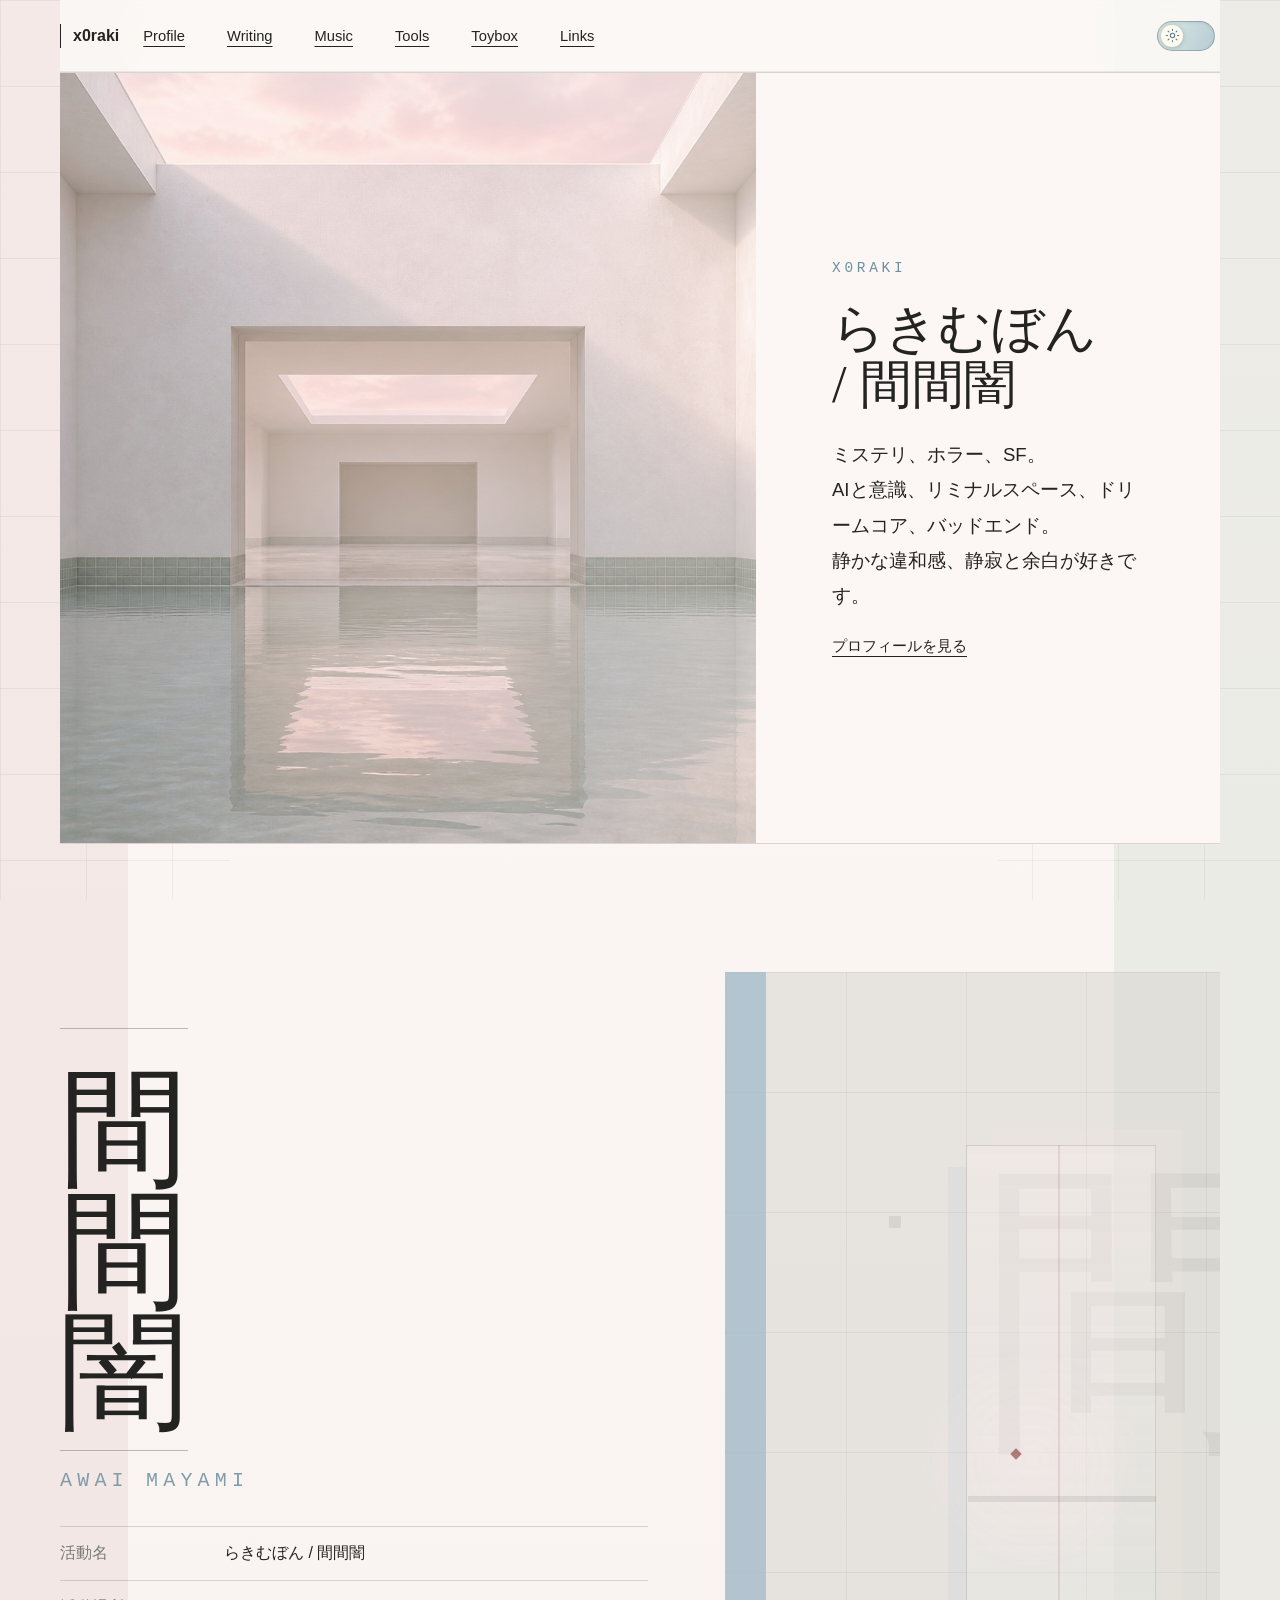
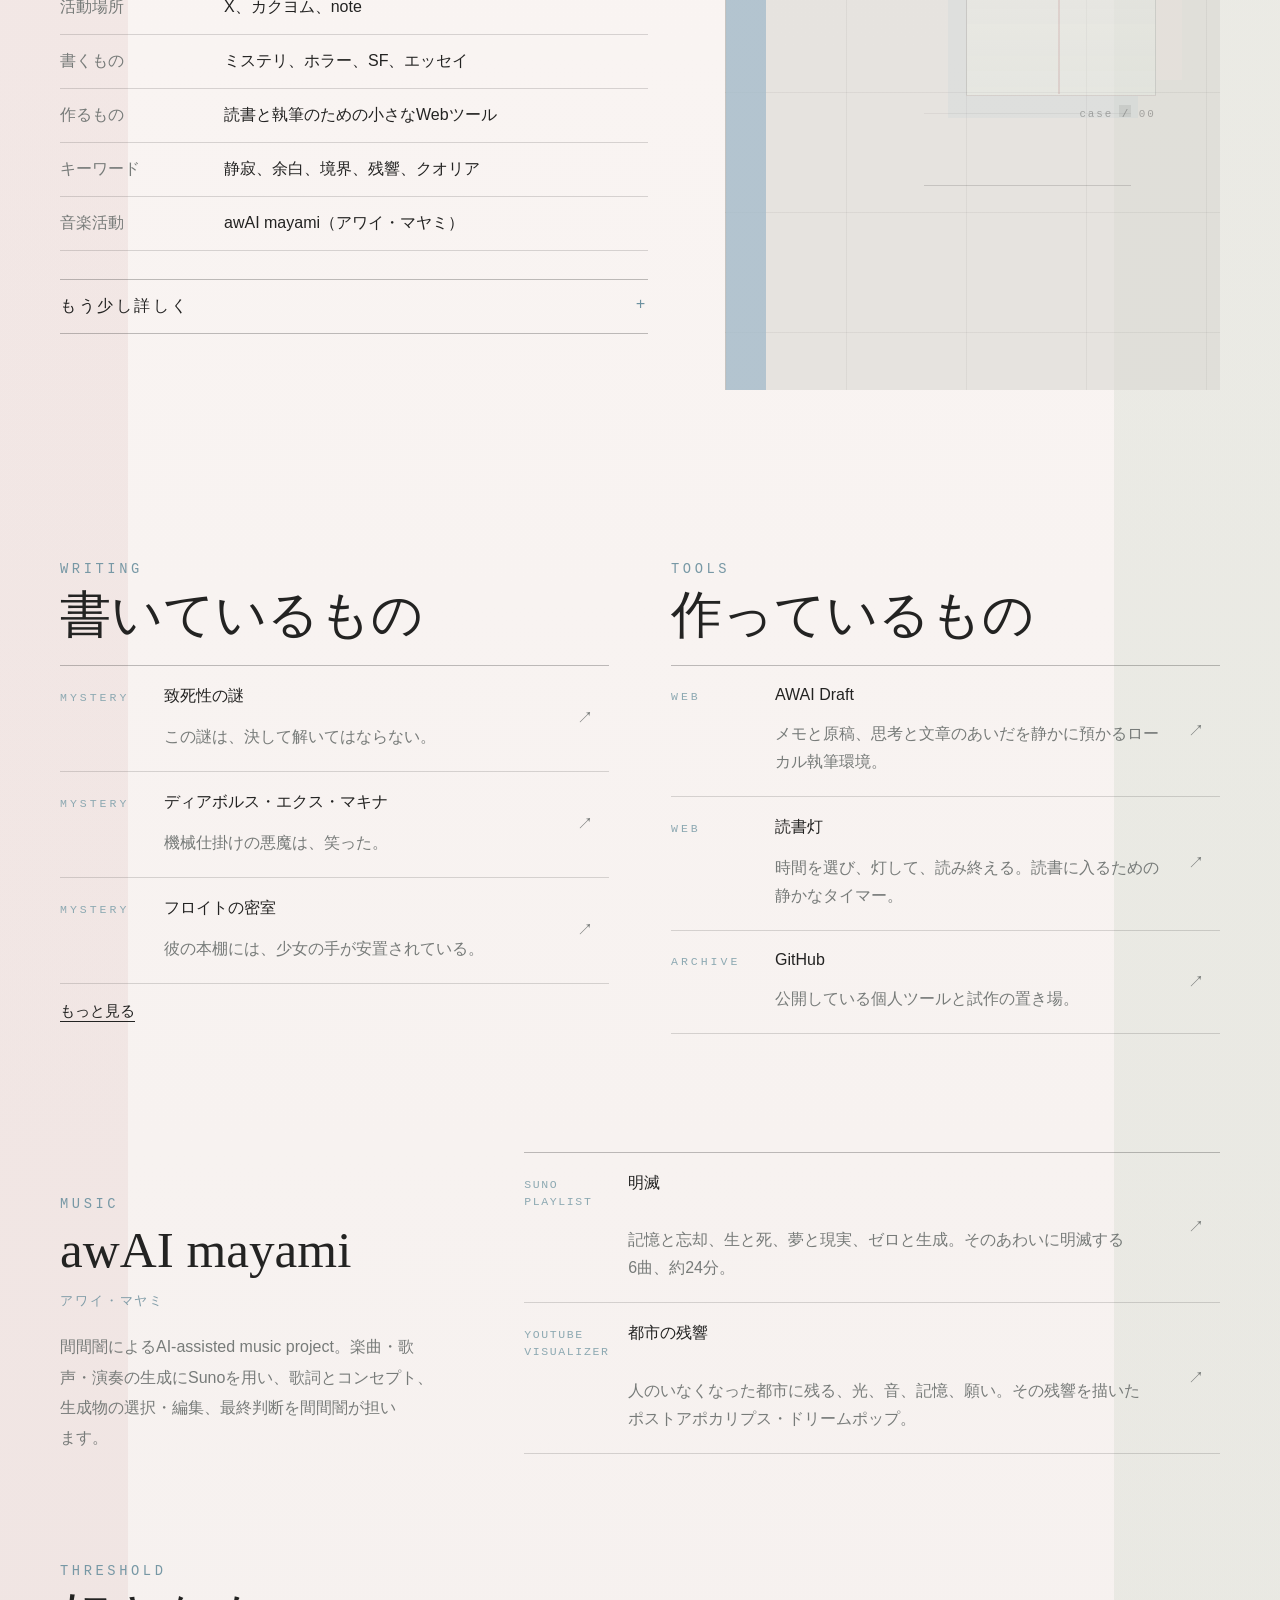
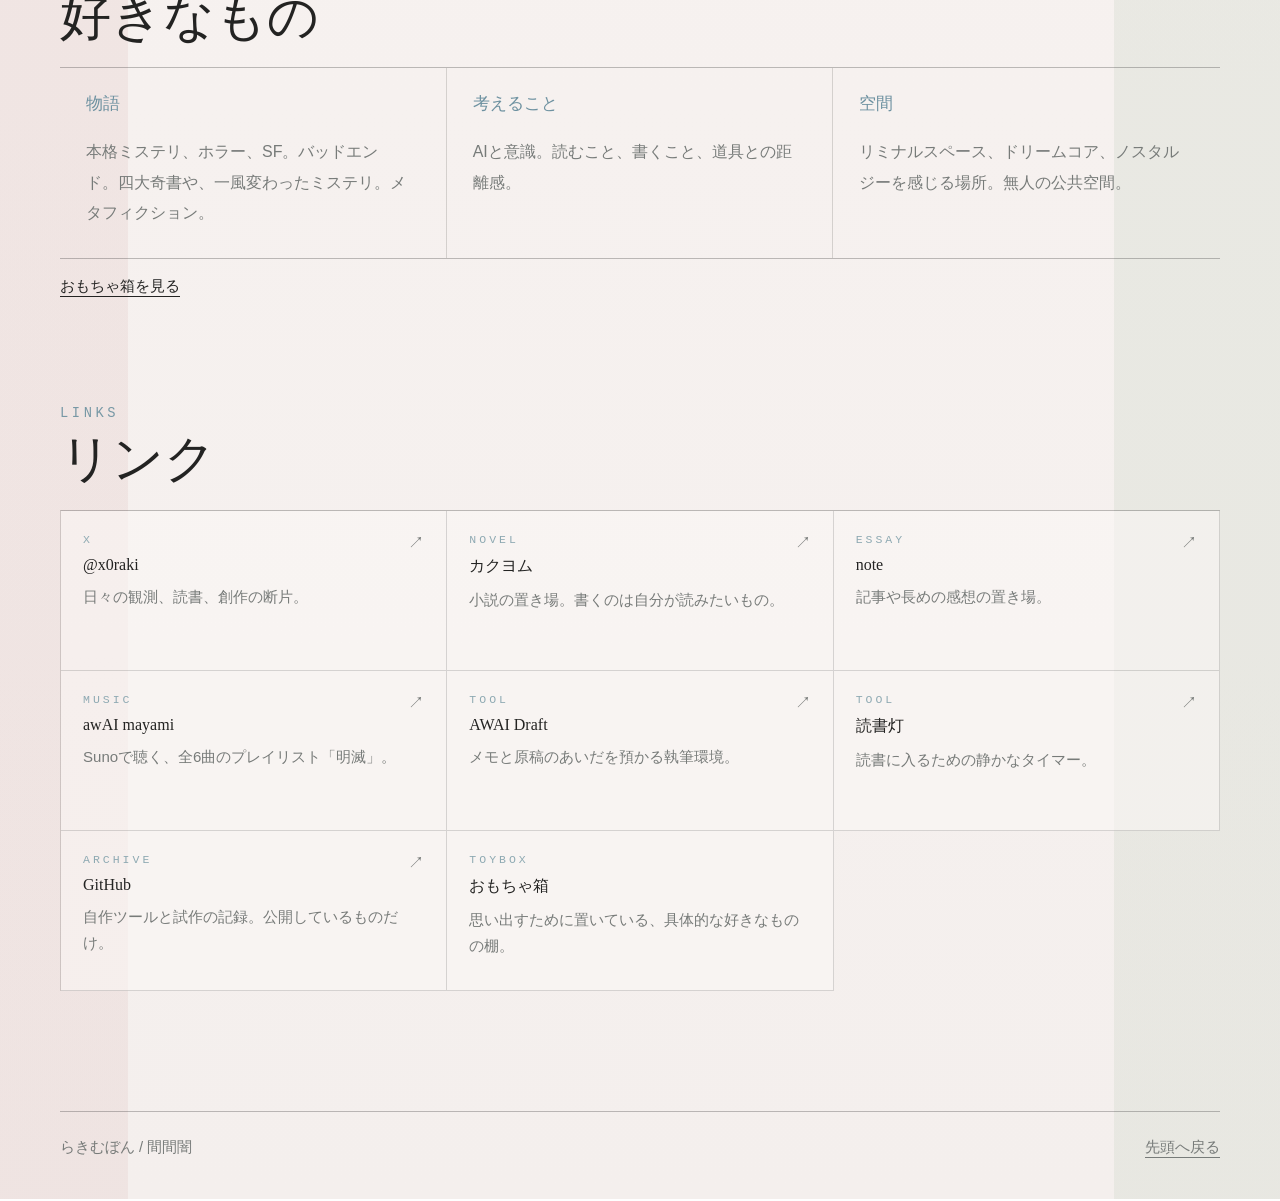
==== commit 49b24181: "Align profile and list spacing" ====
--- a/index.html
+++ b/index.html
@@ -22,7 +22,7 @@
     <link rel="icon" href="assets/favicon.svg?v=2" type="image/svg+xml" />
     <script src="scene.js?v=1"></script>
     <script src="theme.js?v=3"></script>
-    <link rel="stylesheet" href="style.css?v=20260928-1" />
+    <link rel="stylesheet" href="style.css?v=20260928-2" />
   </head>
   <body>
     <a class="skip-link" href="#profile">本文へ移動</a>
--- a/style.css
+++ b/style.css
@@ -462,8 +462,8 @@
 
 .profile-more div {
   display: grid;
-  grid-template-columns: 110px 1fr;
-  gap: 18px;
+  grid-template-columns: 140px minmax(0, 1fr);
+  gap: 24px;
   padding: 10px 0;
   border-top: 1px solid var(--line);
 }
@@ -844,11 +844,7 @@
 .likes-grid article {
   min-height: 190px;
   border-right: 1px solid var(--line);
-  padding: 24px 26px 30px 0;
-}
-
-.likes-grid article + article {
-  padding-left: 26px;
+  padding: 24px 26px 30px;
 }
 
 .likes-grid article:last-child {
@@ -1528,17 +1524,13 @@
 .toybox-list li {
   min-height: 54px;
   border-bottom: 1px solid var(--line);
-  padding: 15px 20px 15px 0;
+  padding: 15px 20px;
   color: rgba(35, 35, 34, 0.82);
   line-height: 1.65;
 }
 
 .toybox-list li:nth-child(2n + 1) {
   border-right: 1px solid var(--line);
-}
-
-.toybox-list li:nth-child(2n) {
-  padding-left: 20px;
 }
 
 .toybox-list a {
@@ -1563,13 +1555,9 @@
   grid-template-columns: 1fr;
 }
 
-.compact-list li {
+.compact-list li,
+.compact-list li:nth-child(2n + 1) {
   border-right: 0;
-  padding-left: 0;
-}
-
-.compact-list li:nth-child(2n) {
-  padding-left: 0;
 }
 
 /* Responsive layout */
@@ -1701,14 +1689,6 @@
   .likes-grid article:nth-child(2n) {
     border-right: 0;
   }
-
-  .likes-grid article:nth-child(2n + 1) {
-    padding-left: 0;
-  }
-
-  .likes-grid article:nth-child(2n) {
-    padding-left: 26px;
-  }
 }
 
 @media (max-width: 620px) {
@@ -1782,27 +1762,21 @@
   .toybox-list li,
   .toybox-list li:nth-child(2n + 1) {
     border-right: 0;
-    padding-right: 0;
-  }
-
-  .toybox-list li:nth-child(2n) {
-    padding-left: 0;
+    padding-inline: 16px;
   }
 
   .primary-links a,
   .primary-links a:nth-child(2n),
   .link-card,
-  .link-card:nth-child(2n),
-  .likes-grid article,
-  .likes-grid article:nth-child(2n) {
+  .link-card:nth-child(2n) {
     border-right: 0;
     padding-left: 0;
   }
 
   .likes-grid article {
     min-height: auto;
-    padding-top: 22px;
-    padding-bottom: 28px;
+    border-right: 0;
+    padding: 22px 18px 28px;
   }
 
   .likes-grid article + article {
